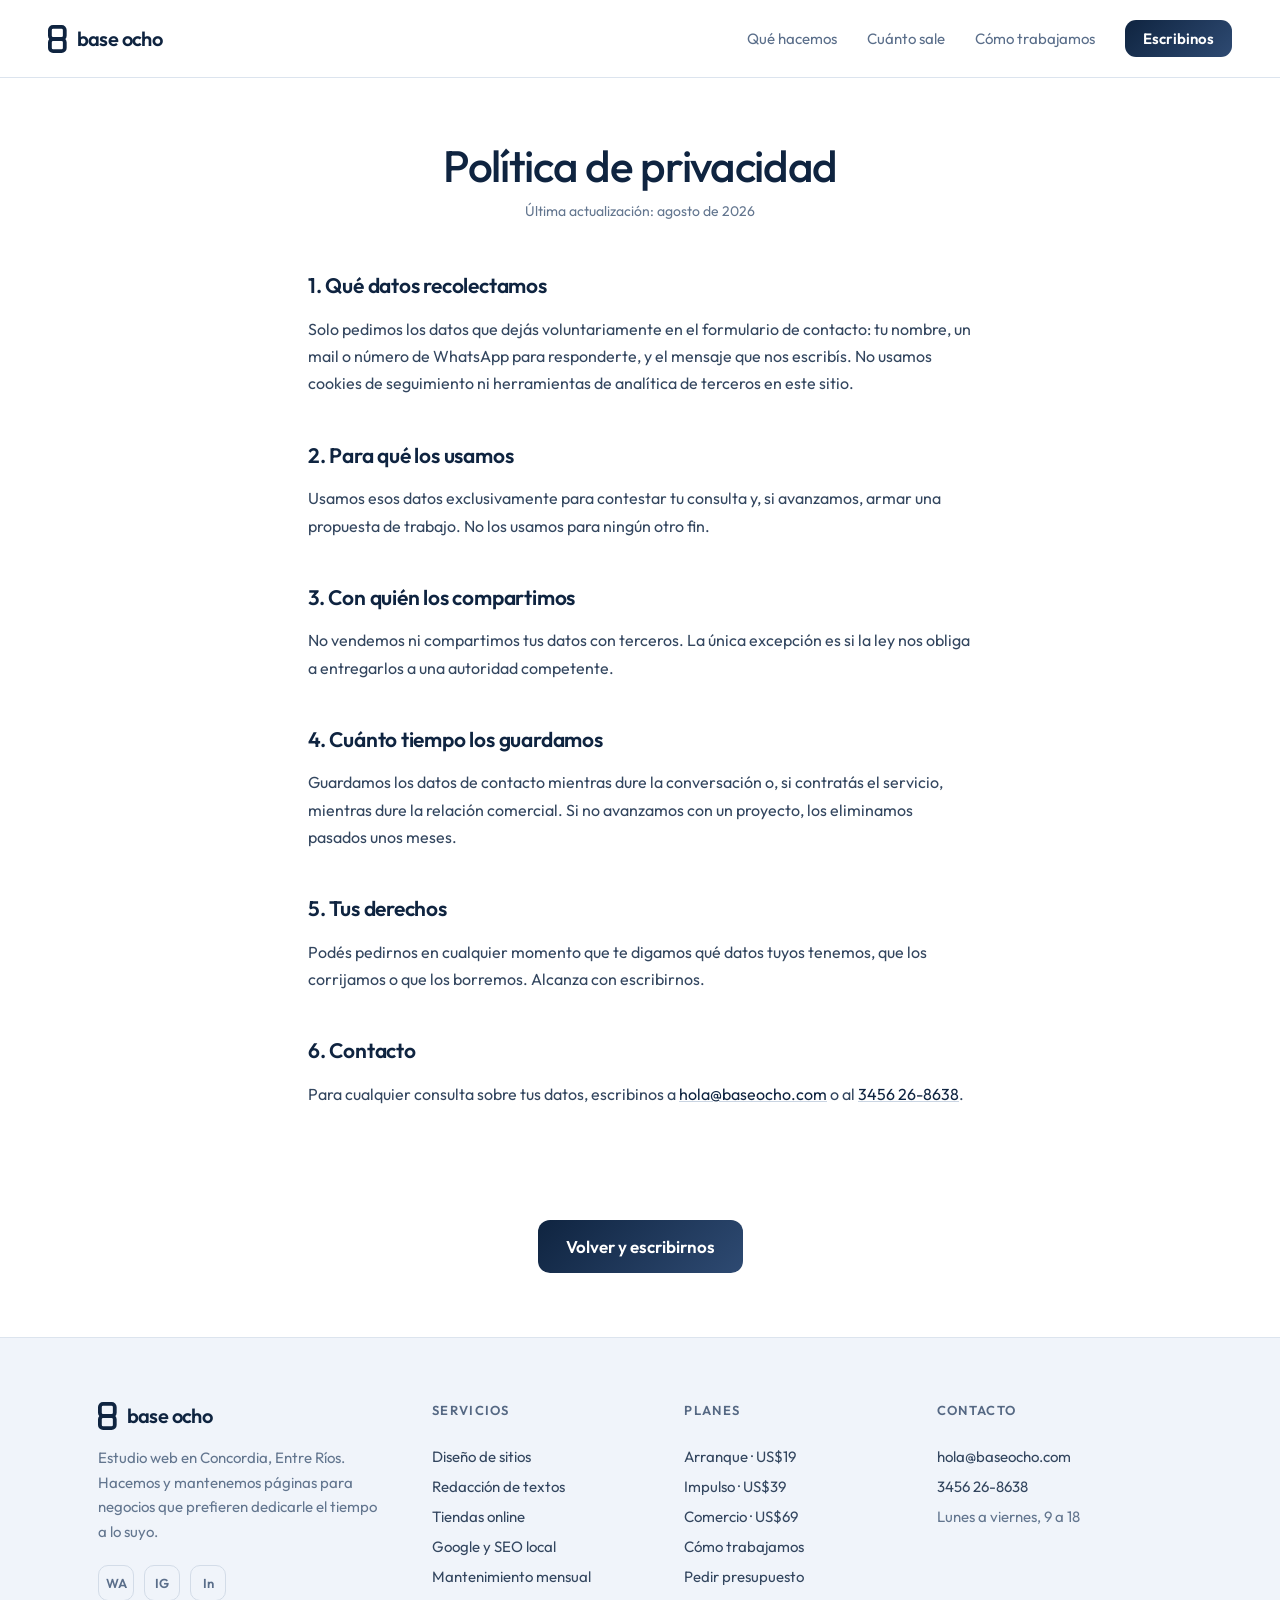
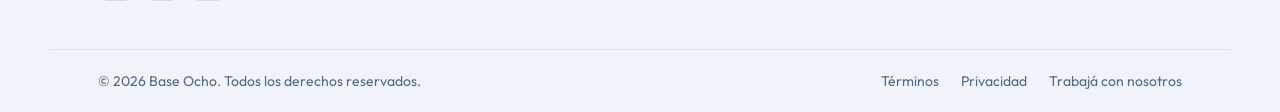
==== privacidad.html @ d62df8c9 "mensaje describiendo los cambios" ====
<!DOCTYPE html>
<html lang="es">
<head>
<meta charset="UTF-8">
<meta name="viewport" content="width=device-width, initial-scale=1.0">
<title>Política de privacidad — Base Ocho</title>
<meta name="description" content="Cómo maneja Base Ocho los datos que dejás en el formulario de contacto.">
<link rel="preconnect" href="https://fonts.googleapis.com">
<link rel="preconnect" href="https://fonts.gstatic.com" crossorigin>
<link href="https://fonts.googleapis.com/css2?family=Outfit:wght@300;400;500;600;700&display=swap" rel="stylesheet">
<link rel="stylesheet" href="styles.css?v=1">
</head>
<body>

  <header class="site-header">
    <a href="/" class="logo">
      <svg viewBox="0 0 64 96" class="logo-mark" aria-hidden="true">
        <g fill="none" stroke="currentColor" stroke-width="13">
          <rect x="6.5" y="6.5" width="51" height="41" rx="11"></rect>
          <rect x="6.5" y="48.5" width="51" height="41" rx="11"></rect>
        </g>
      </svg>
      <span>base ocho</span>
    </a>
    <nav class="main-nav">
      <a href="/#hacemos">Qué hacemos</a>
      <a href="/#planes">Cuánto sale</a>
      <a href="/#como">Cómo trabajamos</a>
      <a href="/#contacto" class="btn btn-primary btn-small">Escribinos</a>
    </nav>
    <button class="nav-toggle" id="navToggle" aria-label="Abrir menú" aria-expanded="false">
      <span></span><span></span><span></span>
    </button>
  </header>

  <div class="page-hero">
    <h1>Política de privacidad</h1>
    <p class="page-updated">Última actualización: agosto de 2026</p>
  </div>

  <div class="legal-content">
    <h2>1. Qué datos recolectamos</h2>
    <p>Solo pedimos los datos que dejás voluntariamente en el formulario de contacto: tu nombre, un mail o número de WhatsApp para responderte, y el mensaje que nos escribís. No usamos cookies de seguimiento ni herramientas de analítica de terceros en este sitio.</p>

    <h2>2. Para qué los usamos</h2>
    <p>Usamos esos datos exclusivamente para contestar tu consulta y, si avanzamos, armar una propuesta de trabajo. No los usamos para ningún otro fin.</p>

    <h2>3. Con quién los compartimos</h2>
    <p>No vendemos ni compartimos tus datos con terceros. La única excepción es si la ley nos obliga a entregarlos a una autoridad competente.</p>

    <h2>4. Cuánto tiempo los guardamos</h2>
    <p>Guardamos los datos de contacto mientras dure la conversación o, si contratás el servicio, mientras dure la relación comercial. Si no avanzamos con un proyecto, los eliminamos pasados unos meses.</p>

    <h2>5. Tus derechos</h2>
    <p>Podés pedirnos en cualquier momento que te digamos qué datos tuyos tenemos, que los corrijamos o que los borremos. Alcanza con escribirnos.</p>

    <h2>6. Contacto</h2>
    <p>Para cualquier consulta sobre tus datos, escribinos a <a href="mailto:hola@baseocho.com">hola@baseocho.com</a> o al <a href="tel:+5493456268638">3456 26-8638</a>.</p>
  </div>

  <div class="page-cta">
    <a href="/#contacto" class="btn btn-primary btn-large">Volver y escribirnos</a>
  </div>

  <footer class="site-footer">
    <div class="footer-grid">
      <div class="footer-brand">
        <div class="logo">
          <svg viewBox="0 0 64 96" class="logo-mark" aria-hidden="true">
            <g fill="none" stroke="currentColor" stroke-width="13">
              <rect x="6.5" y="6.5" width="51" height="41" rx="11"></rect>
              <rect x="6.5" y="48.5" width="51" height="41" rx="11"></rect>
            </g>
          </svg>
          <span>base ocho</span>
        </div>
        <p>Estudio web en Concordia, Entre Ríos. Hacemos y mantenemos páginas para negocios que prefieren dedicarle el tiempo a lo suyo.</p>
        <div class="social-links">
          <a href="/#contacto" aria-label="WhatsApp">WA</a>
          <a href="/#contacto" aria-label="Instagram">IG</a>
          <a href="/#contacto" aria-label="LinkedIn">In</a>
        </div>
      </div>
      <div class="footer-col">
        <div class="footer-heading">Servicios</div>
        <a href="/#hacemos">Diseño de sitios</a>
        <a href="/#hacemos">Redacción de textos</a>
        <a href="/#hacemos">Tiendas online</a>
        <a href="/#hacemos">Google y SEO local</a>
        <a href="/#hacemos">Mantenimiento mensual</a>
      </div>
      <div class="footer-col">
        <div class="footer-heading">Planes</div>
        <a href="/#planes">Arranque · US$19</a>
        <a href="/#planes">Impulso · US$39</a>
        <a href="/#planes">Comercio · US$69</a>
        <a href="/#como">Cómo trabajamos</a>
        <a href="/#contacto">Pedir presupuesto</a>
      </div>
      <div class="footer-col">
        <div class="footer-heading">Contacto</div>
        <a href="mailto:hola@baseocho.com">hola@baseocho.com</a>
        <a href="tel:+5493456268638">3456 26-8638</a>
        <span class="muted">Lunes a viernes, 9 a 18</span>
      </div>
    </div>
    <div class="footer-bottom">
      <span>© 2026 Base Ocho. Todos los derechos reservados.</span>
      <div class="footer-bottom-links">
        <a href="/terminos">Términos</a>
        <a href="/privacidad">Privacidad</a>
        <a href="/trabaja-con-nosotros">Trabajá con nosotros</a>
      </div>
    </div>
  </footer>

  <script src="script.js?v=1"></script>
</body>
</html>
---- styles.css ----
:root {
  --navy: #0F2440;
  --navy-2: #2E4A72;
  --accent: #2E4A72;
  --accent-2: #0F2440;
  --accent-soft: #E9F0F8;
  --accent-line: rgba(15,36,64,0.35);
  --bg: #FFFFFF;
  --bg-alt: #F0F4FA;
  --panel: #F5F8FC;
  --panel-hover: #E9F0F8;
  --border: #DCE4EE;
  --border-2: #D3DCE8;
  --border-3: #C9D4E2;
  --text-muted-1: #5A6E8A;
  --text-muted-2: #63768F;
  --text-muted-3: #33465F;
  --text-muted-4: #556883;
  --radius: 18px;
}

* { margin: 0; padding: 0; box-sizing: border-box; }

html { scroll-behavior: smooth; }

body {
  background: var(--bg);
  color: var(--navy);
  font-family: 'Outfit', Helvetica, Arial, sans-serif;
  -webkit-font-smoothing: antialiased;
  overflow-x: hidden;
}

a { color: var(--navy); }
a:hover { color: var(--navy-2); }
::selection { background: var(--navy); color: #FFFFFF; }

img, svg { display: block; max-width: 100%; }

.grad-text {
  color: var(--accent-2);
}

/* Buttons */
.btn {
  display: inline-flex;
  align-items: center;
  justify-content: center;
  text-decoration: none;
  font-family: inherit;
  font-weight: 600;
  border-radius: 11px;
  cursor: pointer;
  border: none;
  transition: transform .25s, box-shadow .25s, background .25s, border-color .25s, color .25s;
}
.btn-primary {
  background: linear-gradient(135deg, var(--navy), var(--navy-2));
  color: #FFFFFF;
}
.btn-primary:hover { transform: translateY(-2px); box-shadow: 0 14px 30px rgba(15,36,64,0.16); color: #FFFFFF; }
.btn-outline {
  border: 1px solid var(--border-3);
  color: var(--navy);
  background: transparent;
}
.btn-outline:hover { border-color: var(--navy); background: rgba(15,36,64,0.08); color: var(--navy); }
.btn-ghost {
  border: 1px solid var(--border-2);
  color: #33465F;
  background: transparent;
}
.btn-ghost:hover { border-color: var(--navy); transform: translateY(-3px); background: rgba(15,36,64,0.08); color: var(--navy); }
.btn-small { padding: 9px 18px; font-size: 15px; }
.btn-large { padding: 16px 28px; font-size: 17px; border-radius: 12px; }
.plan-card .btn { display: block; text-align: center; width: 100%; padding: 13px; font-size: 16px; margin-bottom: 28px; }

/* Header */
.site-header {
  display: flex;
  align-items: center;
  justify-content: space-between;
  gap: 24px;
  padding: 20px 48px;
  position: sticky;
  top: 0;
  background: rgba(255,255,255,0.88);
  backdrop-filter: blur(14px);
  border-bottom: 1px solid var(--border);
  z-index: 30;
}
.logo {
  display: flex;
  align-items: center;
  gap: 10px;
  text-decoration: none;
  color: var(--navy);
}
.logo-mark { height: 28px; width: auto; color: var(--navy); }
.logo span { font-size: 20px; font-weight: 600; letter-spacing: -0.03em; color: var(--navy); }

.main-nav { display: flex; align-items: center; gap: 30px; font-size: 15px; }
.main-nav a:not(.btn) { color: var(--text-muted-1); text-decoration: none; transition: color .25s; }
.main-nav a:not(.btn):hover { color: var(--navy); }

.nav-toggle {
  display: none;
  flex-direction: column;
  justify-content: center;
  gap: 5px;
  width: 34px;
  height: 34px;
  background: none;
  border: none;
  cursor: pointer;
}
.nav-toggle span { display: block; height: 2px; background: var(--navy); border-radius: 2px; }

/* Hero */
.hero { position: relative; overflow: hidden; }
.blob {
  position: absolute;
  border-radius: 50%;
  filter: blur(30px);
  pointer-events: none;
  background: radial-gradient(circle, rgba(15,36,64,0.06), transparent 68%);
}
.blob-a { top: -180px; left: 8%; width: 620px; height: 620px; animation: floatA 19s ease-in-out infinite; }
.blob-b { top: -60px; right: 2%; width: 560px; height: 560px; background: radial-gradient(circle, rgba(15,36,64,0.05), transparent 68%); animation: floatB 23s ease-in-out infinite; }
.blob-c { top: 220px; left: 44%; width: 420px; height: 420px; background: radial-gradient(circle, rgba(15,36,64,0.05), transparent 70%); animation: floatB 27s ease-in-out infinite; }
.contact-blob { top: 40px; right: 6%; width: 520px; height: 520px; background: radial-gradient(circle, rgba(15,36,64,0.05), transparent 70%); animation: floatB 21s ease-in-out infinite; }

@keyframes floatA { 0%,100% { transform: translate3d(0,0,0) scale(1); } 50% { transform: translate3d(60px,-40px,0) scale(1.12); } }
@keyframes floatB { 0%,100% { transform: translate3d(0,0,0) scale(1.05); } 50% { transform: translate3d(-70px,50px,0) scale(0.92); } }

.hero-inner {
  position: relative;
  max-width: 1180px;
  margin: 0 auto;
  padding: 96px 48px 72px;
  text-align: center;
  z-index: 1;
}
.hero-inner h1 {
  font-size: clamp(34px, 5.5vw, 68px);
  line-height: 1.05;
  letter-spacing: -0.035em;
  font-weight: 500;
  margin: 0 auto 28px;
  max-width: 920px;
  text-wrap: pretty;
}
.hero-lead {
  font-size: clamp(16px, 2vw, 21px);
  line-height: 1.6;
  color: var(--text-muted-1);
  margin: 0 auto 40px;
  max-width: 660px;
}
.hero-ctas { display: flex; gap: 16px; align-items: center; flex-wrap: wrap; justify-content: center; }

/* Marquee */
.marquee {
  border-top: 1px solid var(--border);
  border-bottom: 1px solid var(--border);
  overflow: hidden;
  padding: 18px 0;
  background: var(--bg-alt);
}
.marquee-track { display: flex; width: max-content; animation: marquee 34s linear infinite; }
.marquee-group { display: flex; gap: 12px; padding-right: 12px; font-size: 16px; color: var(--text-muted-4); white-space: nowrap; }
.marquee-group .dot { color: var(--accent); margin: 0 8px; }
@keyframes marquee { from { transform: translateX(0); } to { transform: translateX(-50%); } }

/* Sections */
.section { max-width: 1180px; margin: 0 auto; padding: 88px 48px; }
.section-alt { max-width: none; background: var(--bg-alt); border-top: 1px solid var(--border); }
.section-alt > * { max-width: 1180px; margin-left: auto; margin-right: auto; }
.section-title {
  font-size: clamp(30px, 4vw, 44px);
  line-height: 1.08;
  letter-spacing: -0.03em;
  font-weight: 500;
  margin: 0 0 48px;
  text-align: center;
}
.section-lead {
  font-size: 18px;
  color: var(--text-muted-1);
  margin: -24px auto 40px;
  max-width: 620px;
  line-height: 1.6;
  text-align: center;
}

.grid { display: grid; gap: 20px; }
.grid-3 { grid-template-columns: repeat(3, 1fr); }
.grid-4 { grid-template-columns: repeat(4, 1fr); gap: 36px; }

.card {
  background: var(--panel);
  border: 1px solid var(--border);
  border-top: 3px solid var(--navy);
  border-radius: var(--radius);
  padding: 34px 28px;
  text-align: center;
  transition: transform .3s, background .3s;
}
.card:hover { transform: translateY(-6px); background: var(--panel-hover); }
.card h3 { font-size: 23px; font-weight: 500; margin: 0 0 12px; letter-spacing: -0.02em; }
.card p { font-size: 16px; line-height: 1.65; color: var(--text-muted-1); text-wrap: pretty; }

/* Pricing */
.billing-toggle {
  display: flex;
  gap: 4px;
  border: 1px solid var(--border-2);
  background: var(--panel);
  border-radius: 999px;
  padding: 4px;
  width: fit-content;
  margin: 0 auto 44px;
}
.toggle-btn {
  font-size: 15px;
  padding: 10px 20px;
  border: none;
  border-radius: 999px;
  cursor: pointer;
  font-family: inherit;
  font-weight: 500;
  background: transparent;
  color: var(--text-muted-1);
  transition: background .25s, color .25s;
}
.toggle-btn.is-active {
  background: linear-gradient(135deg, var(--navy), var(--navy-2));
  color: #FFFFFF;
  font-weight: 600;
}

.pricing-grid { align-items: stretch; }
.plan-card {
  background: var(--panel);
  border: 1px solid var(--border);
  border-radius: 20px;
  padding: 36px 30px;
  text-align: center;
  transition: transform .3s, border-color .3s;
  display: flex;
  flex-direction: column;
}
.plan-card:hover { transform: translateY(-6px); border-color: var(--navy); }
.plan-card h3 { font-size: 19px; font-weight: 600; margin: 0 0 6px; color: var(--navy); }
.plan-desc { font-size: 15px; color: var(--text-muted-2); margin: 0 0 28px; line-height: 1.5; min-height: 66px; }
.plan-price { display: flex; align-items: baseline; gap: 7px; justify-content: center; }
.plan-price .price { font-size: 48px; font-weight: 500; letter-spacing: -0.03em; }
.price-period { font-size: 16px; color: var(--text-muted-2); }
.plan-note { font-size: 14px; color: var(--text-muted-2); margin: 6px 0 28px; }
.plan-features { list-style: none; display: grid; gap: 11px; font-size: 15px; color: var(--text-muted-3); line-height: 1.5; text-align: left; }
.plan-features li::before { content: "✓ "; color: var(--accent-2); font-weight: 700; }

.plan-featured {
  position: relative;
  background: linear-gradient(160deg, #EDF3FB, #F9FBFE);
  border: 1px solid var(--accent-line);
  box-shadow: 0 26px 70px rgba(15,36,64,0.10);
}
.plan-featured:hover { transform: translateY(-8px); }

.plans-footnote {
  font-size: 15px;
  color: var(--text-muted-2);
  margin: 28px auto 0;
  max-width: 640px;
  line-height: 1.6;
  text-align: center;
}

/* Steps */
.step-num {
  width: 44px;
  height: 44px;
  margin: 0 auto 18px;
  border-radius: 14px;
  background: var(--accent-soft);
  border: 1px solid var(--accent-line);
  color: var(--accent-2);
  font-size: 15px;
  font-weight: 700;
  display: flex;
  align-items: center;
  justify-content: center;
}
.step { text-align: center; }
.step h3 { font-size: 21px; font-weight: 500; margin: 0 0 10px; letter-spacing: -0.01em; }
.step p { font-size: 16px; line-height: 1.6; color: var(--text-muted-1); }

/* Contact */
.contact-section { position: relative; overflow: hidden; }
.contact-inner { position: relative; max-width: 620px; margin: 0 auto; text-align: center; z-index: 1; }
.contact-inner h2 {
  font-size: clamp(28px, 4.5vw, 50px);
  line-height: 1.05;
  letter-spacing: -0.03em;
  font-weight: 500;
  margin: 0 0 20px;
  text-wrap: pretty;
}
.contact-inner > p { font-size: 18px; line-height: 1.65; color: var(--text-muted-1); margin: 0 0 36px; text-wrap: pretty; }

.contact-form { display: grid; gap: 12px; text-align: left; }
.contact-form input, .contact-form textarea {
  background: var(--panel);
  border: 1px solid var(--border-2);
  border-radius: 11px;
  padding: 15px 16px;
  font-size: 16px;
  color: var(--navy);
  font-family: inherit;
  outline: none;
  transition: border-color .25s, background .25s;
}
.contact-form input:focus, .contact-form textarea:focus { border-color: var(--navy); background: var(--panel-hover); }
.contact-form textarea { resize: vertical; }
.contact-form button { padding: 15px; font-size: 16px; }

.form-status { min-height: 20px; margin-top: 12px; font-size: 15px; color: var(--navy-2); }

.contact-links { display: flex; gap: 24px; justify-content: center; flex-wrap: wrap; font-size: 17px; color: var(--text-muted-3); margin-top: 32px; }
.contact-links a { text-decoration: none; border-bottom: 1px solid var(--border-3); padding-bottom: 2px; transition: color .25s, border-color .25s; }
.contact-links a:hover { color: var(--navy); border-color: var(--navy); }
.contact-hours { color: var(--text-muted-2); font-size: 15px; margin: 14px 0 0; }

/* Simple content pages (términos, privacidad, trabajá con nosotros) */
.page-hero {
  max-width: 760px;
  margin: 0 auto;
  padding: 64px 48px 8px;
  text-align: center;
}
.page-hero h1 {
  font-size: clamp(30px, 4vw, 44px);
  line-height: 1.1;
  letter-spacing: -0.03em;
  font-weight: 500;
  margin: 0 0 12px;
}
.page-hero .page-updated { font-size: 14px; color: var(--text-muted-2); }

.legal-content {
  max-width: 760px;
  margin: 0 auto;
  padding: 40px 48px 96px;
  font-size: 16px;
  line-height: 1.7;
  color: var(--text-muted-3);
}
.legal-content h2 {
  font-size: 21px;
  font-weight: 600;
  color: var(--navy);
  letter-spacing: -0.01em;
  margin: 40px 0 12px;
}
.legal-content h2:first-child { margin-top: 0; }
.legal-content p { margin: 0 0 16px; }
.legal-content ul { margin: 0 0 16px; padding-left: 20px; }
.legal-content li { margin-bottom: 8px; }
.legal-content a { color: var(--navy); text-decoration: underline; text-decoration-color: var(--border-3); }
.legal-content a:hover { text-decoration-color: var(--navy); }

.page-cta {
  max-width: 760px;
  margin: 0 auto;
  padding: 0 48px 64px;
  text-align: center;
}

@media (max-width: 720px) {
  .page-hero, .legal-content, .page-cta { padding-left: 20px; padding-right: 20px; }
}

/* Footer */
.site-footer { border-top: 1px solid var(--border); background: var(--bg-alt); }
.footer-grid {
  max-width: 1180px;
  margin: 0 auto;
  padding: 64px 48px 0;
  display: grid;
  grid-template-columns: 1.4fr 1fr 1fr 1.2fr;
  gap: 48px;
  text-align: left;
}
.footer-brand .logo { margin-bottom: 16px; }
.footer-brand p { font-size: 15px; line-height: 1.65; color: var(--text-muted-2); margin: 0 0 20px; max-width: 280px; }
.social-links { display: flex; gap: 10px; }
.social-links a {
  width: 36px; height: 36px;
  border-radius: 10px;
  border: 1px solid var(--border-2);
  color: var(--text-muted-1);
  font-size: 13px;
  font-weight: 600;
  display: flex; align-items: center; justify-content: center;
  text-decoration: none;
  transition: border-color .25s, color .25s, transform .25s;
}
.social-links a:hover { border-color: var(--navy); color: var(--navy); transform: translateY(-2px); }

.footer-heading { font-size: 13px; letter-spacing: 0.1em; text-transform: uppercase; color: var(--text-muted-4); font-weight: 600; margin-bottom: 18px; }
.footer-col { display: flex; flex-direction: column; gap: 11px; font-size: 15px; }
.footer-col a { color: var(--text-muted-3); text-decoration: none; transition: color .25s; }
.footer-col a:hover { color: var(--navy); }
.footer-col .muted { color: var(--text-muted-2); }

.footer-bottom {
  max-width: 1180px;
  margin: 48px auto 0;
  padding: 22px 48px;
  border-top: 1px solid var(--border);
  display: flex;
  justify-content: space-between;
  align-items: center;
  gap: 20px;
  flex-wrap: wrap;
  font-size: 14px;
  color: var(--text-muted-4);
}
.footer-bottom-links { display: flex; gap: 22px; }
.footer-bottom-links a { color: var(--text-muted-4); text-decoration: none; transition: color .25s; }
.footer-bottom-links a:hover { color: var(--text-muted-3); }

/* Reveal-on-scroll */
[data-reveal] {
  opacity: 0;
  transform: translateY(22px);
  transition: opacity .7s cubic-bezier(.2,.7,.3,1), transform .7s cubic-bezier(.2,.7,.3,1);
}
[data-reveal].is-visible { opacity: 1; transform: none; }

@media (prefers-reduced-motion: reduce) {
  .blob, .marquee-track { animation: none; }
  [data-reveal] { opacity: 1; transform: none; transition: none; }
}

/* Responsive */
@media (max-width: 900px) {
  .grid-3 { grid-template-columns: 1fr 1fr; }
  .grid-4 { grid-template-columns: 1fr 1fr; }
  .footer-grid { grid-template-columns: 1fr 1fr; }
}

@media (max-width: 720px) {
  .site-header { padding: 16px 20px; }
  .main-nav { display: none; }
  .nav-toggle { display: flex; }
  .site-header.nav-open .main-nav {
    display: flex;
    position: absolute;
    top: 100%; left: 0; right: 0;
    flex-direction: column;
    align-items: flex-start;
    gap: 4px;
    background: #FFFFFF;
    border-bottom: 1px solid var(--border);
    padding: 16px 20px 20px;
  }
  .site-header.nav-open .main-nav a:not(.btn) { padding: 8px 0; width: 100%; }
  .site-header.nav-open .main-nav .btn { margin-top: 8px; }

  .hero-inner { padding: 56px 20px 48px; }
  .section { padding: 64px 20px; }
  .section-lead { margin-top: 0; }
  .grid-3, .grid-4 { grid-template-columns: 1fr; }
  .footer-grid { grid-template-columns: 1fr; padding: 48px 20px 0; }
  .footer-bottom { padding: 22px 20px; }
}
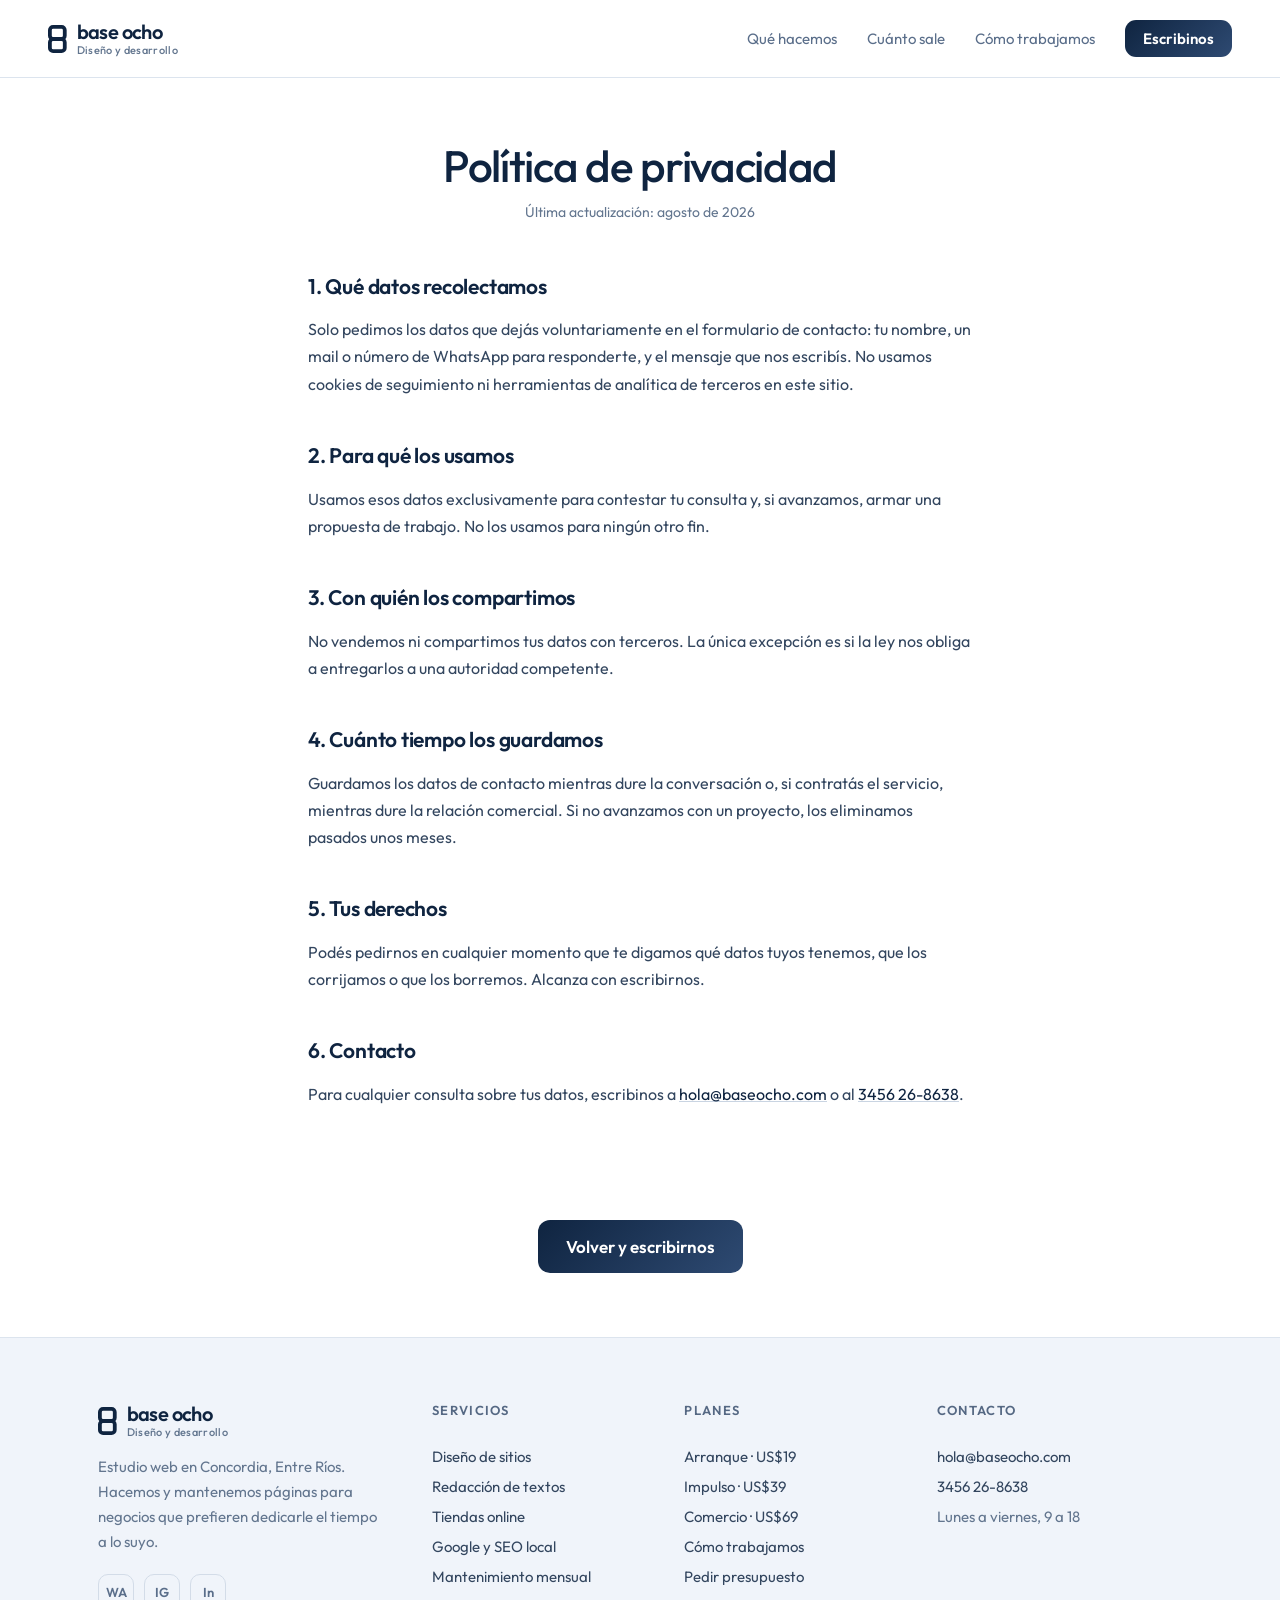
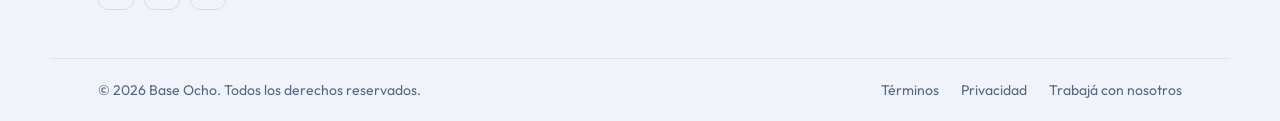
==== commit 94034c28: "Agrega tagline de diseño y desarrollo al logo" ====
--- a/privacidad.html
+++ b/privacidad.html
@@ -8,7 +8,7 @@
 <link rel="preconnect" href="https://fonts.googleapis.com">
 <link rel="preconnect" href="https://fonts.gstatic.com" crossorigin>
 <link href="https://fonts.googleapis.com/css2?family=Outfit:wght@300;400;500;600;700&display=swap" rel="stylesheet">
-<link rel="stylesheet" href="styles.css?v=1">
+<link rel="stylesheet" href="styles.css?v=2">
 </head>
 <body>
 
@@ -20,7 +20,7 @@
           <rect x="6.5" y="48.5" width="51" height="41" rx="11"></rect>
         </g>
       </svg>
-      <span>base ocho</span>
+      <span class="logo-text"><span class="logo-name">base ocho</span><span class="logo-tagline">Diseño y desarrollo</span></span>
     </a>
     <nav class="main-nav">
       <a href="/#hacemos">Qué hacemos</a>
@@ -72,7 +72,7 @@
               <rect x="6.5" y="48.5" width="51" height="41" rx="11"></rect>
             </g>
           </svg>
-          <span>base ocho</span>
+          <span class="logo-text"><span class="logo-name">base ocho</span><span class="logo-tagline">Diseño y desarrollo</span></span>
         </div>
         <p>Estudio web en Concordia, Entre Ríos. Hacemos y mantenemos páginas para negocios que prefieren dedicarle el tiempo a lo suyo.</p>
         <div class="social-links">
--- a/styles.css
+++ b/styles.css
@@ -96,8 +96,10 @@
   text-decoration: none;
   color: var(--navy);
 }
-.logo-mark { height: 28px; width: auto; color: var(--navy); }
-.logo span { font-size: 20px; font-weight: 600; letter-spacing: -0.03em; color: var(--navy); }
+.logo-mark { height: 28px; width: auto; color: var(--navy); flex-shrink: 0; }
+.logo-text { display: flex; flex-direction: column; line-height: 1.2; }
+.logo-name { font-size: 20px; font-weight: 600; letter-spacing: -0.03em; color: var(--navy); }
+.logo-tagline { font-size: 11px; font-weight: 500; letter-spacing: 0.03em; color: var(--text-muted-2); }
 
 .main-nav { display: flex; align-items: center; gap: 30px; font-size: 15px; }
 .main-nav a:not(.btn) { color: var(--text-muted-1); text-decoration: none; transition: color .25s; }
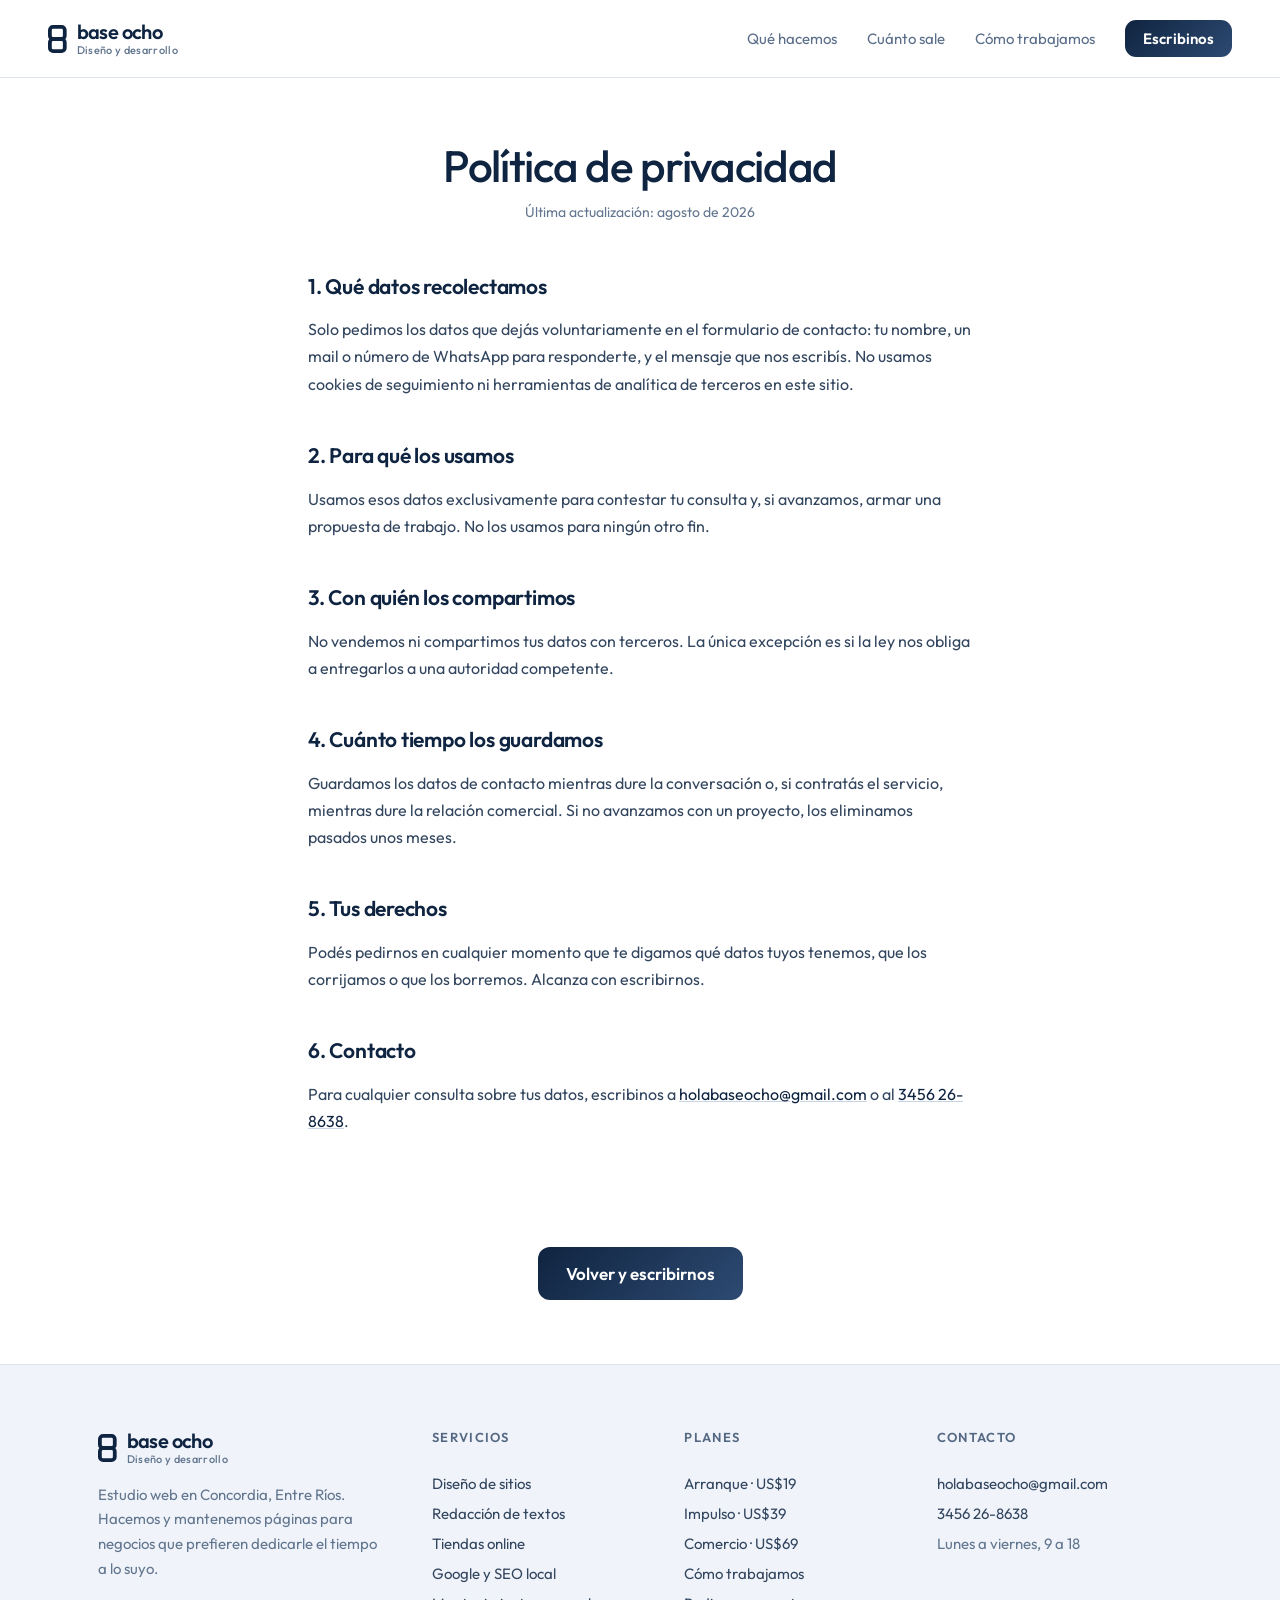
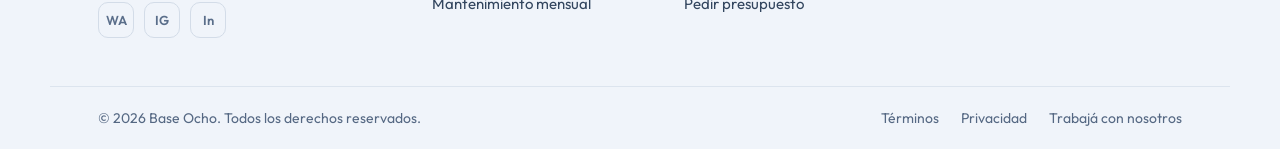
==== commit ef5addde: "cambio de gmail" ====
--- a/privacidad.html
+++ b/privacidad.html
@@ -55,7 +55,7 @@
     <p>Podés pedirnos en cualquier momento que te digamos qué datos tuyos tenemos, que los corrijamos o que los borremos. Alcanza con escribirnos.</p>
 
     <h2>6. Contacto</h2>
-    <p>Para cualquier consulta sobre tus datos, escribinos a <a href="mailto:hola@baseocho.com">hola@baseocho.com</a> o al <a href="tel:+5493456268638">3456 26-8638</a>.</p>
+    <p>Para cualquier consulta sobre tus datos, escribinos a <a href="mailto:holabaseocho@gmail.com">holabaseocho@gmail.com</a> o al <a href="tel:+5493456268638">3456 26-8638</a>.</p>
   </div>
 
   <div class="page-cta">
@@ -99,7 +99,7 @@
       </div>
       <div class="footer-col">
         <div class="footer-heading">Contacto</div>
-        <a href="mailto:hola@baseocho.com">hola@baseocho.com</a>
+        <a href="mailto:holabaseocho@gmail.com">holabaseocho@gmail.com</a>
         <a href="tel:+5493456268638">3456 26-8638</a>
         <span class="muted">Lunes a viernes, 9 a 18</span>
       </div>
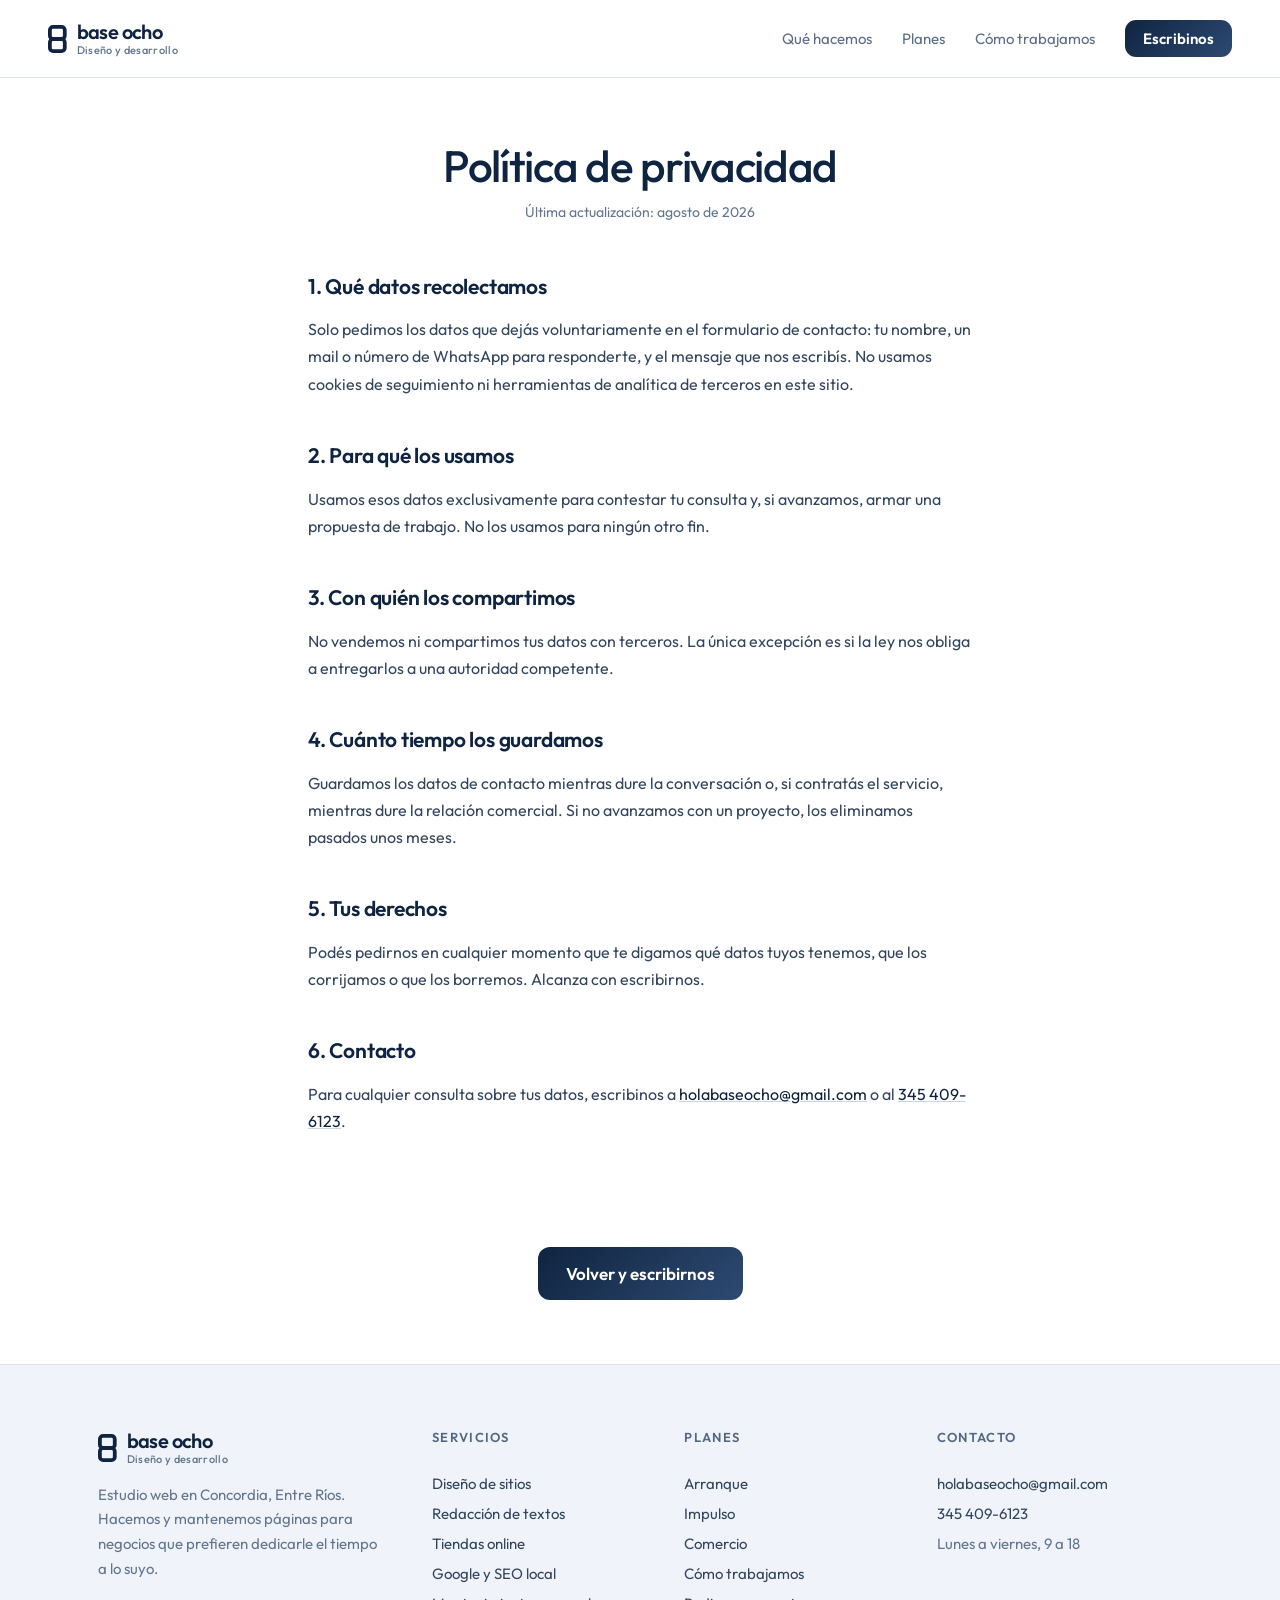
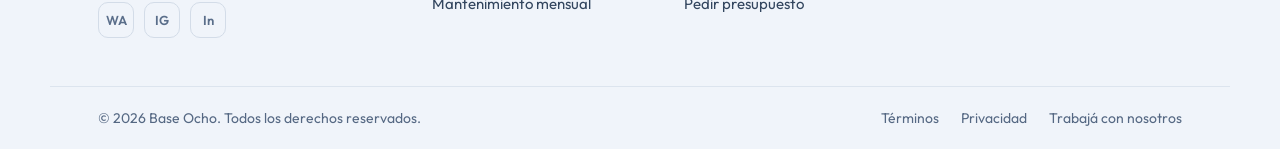
==== commit c06aed11: "Wizard de contacto, planes sin precios y ajustes varios" ====
--- a/privacidad.html
+++ b/privacidad.html
@@ -8,7 +8,7 @@
 <link rel="preconnect" href="https://fonts.googleapis.com">
 <link rel="preconnect" href="https://fonts.gstatic.com" crossorigin>
 <link href="https://fonts.googleapis.com/css2?family=Outfit:wght@300;400;500;600;700&display=swap" rel="stylesheet">
-<link rel="stylesheet" href="styles.css?v=2">
+<link rel="stylesheet" href="styles.css?v=8">
 </head>
 <body>
 
@@ -24,7 +24,7 @@
     </a>
     <nav class="main-nav">
       <a href="/#hacemos">Qué hacemos</a>
-      <a href="/#planes">Cuánto sale</a>
+      <a href="/#planes">Planes</a>
       <a href="/#como">Cómo trabajamos</a>
       <a href="/#contacto" class="btn btn-primary btn-small">Escribinos</a>
     </nav>
@@ -55,7 +55,7 @@
     <p>Podés pedirnos en cualquier momento que te digamos qué datos tuyos tenemos, que los corrijamos o que los borremos. Alcanza con escribirnos.</p>
 
     <h2>6. Contacto</h2>
-    <p>Para cualquier consulta sobre tus datos, escribinos a <a href="mailto:holabaseocho@gmail.com">holabaseocho@gmail.com</a> o al <a href="tel:+5493456268638">3456 26-8638</a>.</p>
+    <p>Para cualquier consulta sobre tus datos, escribinos a <a href="mailto:holabaseocho@gmail.com">holabaseocho@gmail.com</a> o al <a href="tel:+5493454096123">345 409-6123</a>.</p>
   </div>
 
   <div class="page-cta">
@@ -91,16 +91,16 @@
       </div>
       <div class="footer-col">
         <div class="footer-heading">Planes</div>
-        <a href="/#planes">Arranque · US$19</a>
-        <a href="/#planes">Impulso · US$39</a>
-        <a href="/#planes">Comercio · US$69</a>
+        <a href="/#planes">Arranque</a>
+        <a href="/#planes">Impulso</a>
+        <a href="/#planes">Comercio</a>
         <a href="/#como">Cómo trabajamos</a>
         <a href="/#contacto">Pedir presupuesto</a>
       </div>
       <div class="footer-col">
         <div class="footer-heading">Contacto</div>
         <a href="mailto:holabaseocho@gmail.com">holabaseocho@gmail.com</a>
-        <a href="tel:+5493456268638">3456 26-8638</a>
+        <a href="tel:+5493454096123">345 409-6123</a>
         <span class="muted">Lunes a viernes, 9 a 18</span>
       </div>
     </div>
@@ -114,6 +114,6 @@
     </div>
   </footer>
 
-  <script src="script.js?v=1"></script>
+  <script src="script.js?v=4"></script>
 </body>
 </html>
--- a/styles.css
+++ b/styles.css
@@ -183,7 +183,7 @@
   line-height: 1.08;
   letter-spacing: -0.03em;
   font-weight: 500;
-  margin: 0 0 48px;
+  margin: 0 auto 48px;
   text-align: center;
 }
 .section-lead {
@@ -213,34 +213,6 @@
 .card p { font-size: 16px; line-height: 1.65; color: var(--text-muted-1); text-wrap: pretty; }
 
 /* Pricing */
-.billing-toggle {
-  display: flex;
-  gap: 4px;
-  border: 1px solid var(--border-2);
-  background: var(--panel);
-  border-radius: 999px;
-  padding: 4px;
-  width: fit-content;
-  margin: 0 auto 44px;
-}
-.toggle-btn {
-  font-size: 15px;
-  padding: 10px 20px;
-  border: none;
-  border-radius: 999px;
-  cursor: pointer;
-  font-family: inherit;
-  font-weight: 500;
-  background: transparent;
-  color: var(--text-muted-1);
-  transition: background .25s, color .25s;
-}
-.toggle-btn.is-active {
-  background: linear-gradient(135deg, var(--navy), var(--navy-2));
-  color: #FFFFFF;
-  font-weight: 600;
-}
-
 .pricing-grid { align-items: stretch; }
 .plan-card {
   background: var(--panel);
@@ -255,10 +227,6 @@
 .plan-card:hover { transform: translateY(-6px); border-color: var(--navy); }
 .plan-card h3 { font-size: 19px; font-weight: 600; margin: 0 0 6px; color: var(--navy); }
 .plan-desc { font-size: 15px; color: var(--text-muted-2); margin: 0 0 28px; line-height: 1.5; min-height: 66px; }
-.plan-price { display: flex; align-items: baseline; gap: 7px; justify-content: center; }
-.plan-price .price { font-size: 48px; font-weight: 500; letter-spacing: -0.03em; }
-.price-period { font-size: 16px; color: var(--text-muted-2); }
-.plan-note { font-size: 14px; color: var(--text-muted-2); margin: 6px 0 28px; }
 .plan-features { list-style: none; display: grid; gap: 11px; font-size: 15px; color: var(--text-muted-3); line-height: 1.5; text-align: left; }
 .plan-features li::before { content: "✓ "; color: var(--accent-2); font-weight: 700; }
 
@@ -327,7 +295,54 @@
 .contact-form textarea { resize: vertical; }
 .contact-form button { padding: 15px; font-size: 16px; }
 
+/* Wizard */
+.wizard-progress { display: flex; gap: 6px; margin-bottom: 10px; }
+.wizard-progress .segment { flex: 1; height: 4px; border-radius: 999px; background: var(--border-2); transition: background .3s; }
+.wizard-progress .segment.is-filled { background: var(--navy); }
+.wizard-step-count {
+  font-size: 12px;
+  font-weight: 600;
+  color: var(--text-muted-2);
+  letter-spacing: 0.08em;
+  text-transform: uppercase;
+  margin: 0 0 22px;
+}
+
+.wizard-step { display: none; }
+.wizard-step.is-active { display: grid; gap: 14px; animation: wizard-in .35s ease; }
+@keyframes wizard-in { from { opacity: 0; transform: translateY(8px); } to { opacity: 1; transform: none; } }
+.wizard-question { font-size: 21px; font-weight: 500; color: var(--navy); margin: 0; letter-spacing: -0.01em; }
+.wizard-optional { font-size: 14px; font-weight: 400; color: var(--text-muted-2); }
+
+.option-cards { display: grid; gap: 10px; }
+.option-card { position: relative; }
+.option-card input[type="radio"] { position: absolute; inset: 0; opacity: 0; margin: 0; cursor: pointer; }
+.option-card span {
+  display: block;
+  padding: 16px 18px;
+  border: 1px solid var(--border-2);
+  border-radius: 12px;
+  background: var(--panel);
+  font-size: 16px;
+  color: var(--text-muted-3);
+  transition: border-color .2s, background .2s, color .2s;
+}
+.option-card input[type="radio"]:checked + span {
+  border-color: var(--navy);
+  background: var(--navy);
+  color: #FFFFFF;
+  font-weight: 600;
+}
+.option-card input[type="radio"]:focus-visible + span { outline: 2px solid var(--navy); outline-offset: 2px; }
+
+.wizard-nav { display: flex; justify-content: space-between; align-items: center; margin-top: 4px; }
+.wizard-nav .btn { min-width: 130px; }
+
+.wizard-step.shake { animation: wizard-shake .3s; }
+@keyframes wizard-shake { 25% { transform: translateX(-6px); } 75% { transform: translateX(6px); } }
+
 .form-status { min-height: 20px; margin-top: 12px; font-size: 15px; color: var(--navy-2); }
+.form-status.is-success { font-size: 18px; font-weight: 600; color: var(--navy); }
 
 .contact-links { display: flex; gap: 24px; justify-content: center; flex-wrap: wrap; font-size: 17px; color: var(--text-muted-3); margin-top: 32px; }
 .contact-links a { text-decoration: none; border-bottom: 1px solid var(--border-3); padding-bottom: 2px; transition: color .25s, border-color .25s; }
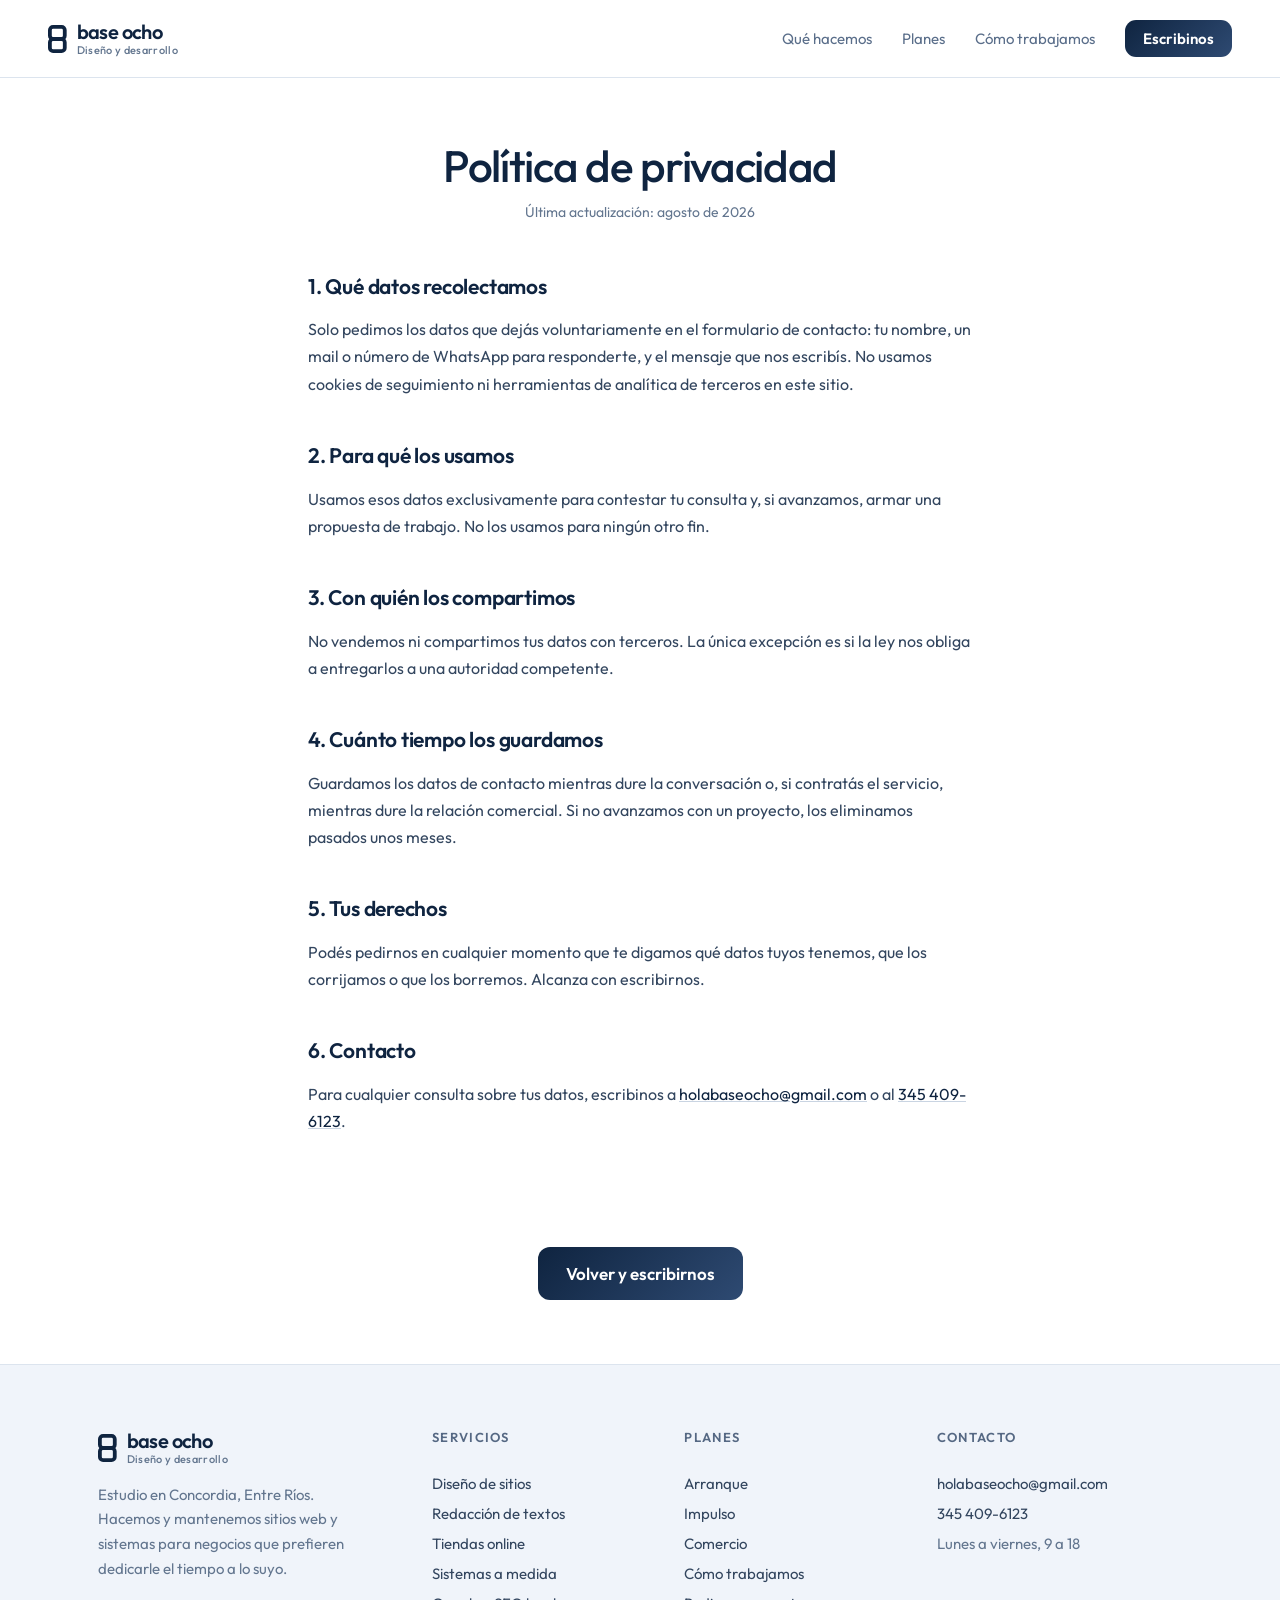
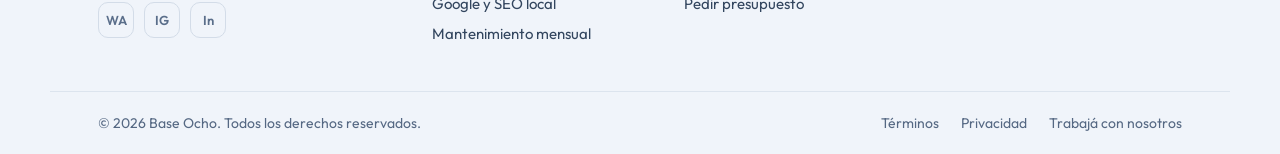
==== commit 763d0662: "Fuerza HTTPS, agrega planes de sistemas y ajustes del wizard de contacto" ====
--- a/privacidad.html
+++ b/privacidad.html
@@ -74,7 +74,7 @@
           </svg>
           <span class="logo-text"><span class="logo-name">base ocho</span><span class="logo-tagline">Diseño y desarrollo</span></span>
         </div>
-        <p>Estudio web en Concordia, Entre Ríos. Hacemos y mantenemos páginas para negocios que prefieren dedicarle el tiempo a lo suyo.</p>
+        <p>Estudio en Concordia, Entre Ríos. Hacemos y mantenemos sitios web y sistemas para negocios que prefieren dedicarle el tiempo a lo suyo.</p>
         <div class="social-links">
           <a href="/#contacto" aria-label="WhatsApp">WA</a>
           <a href="/#contacto" aria-label="Instagram">IG</a>
@@ -86,6 +86,7 @@
         <a href="/#hacemos">Diseño de sitios</a>
         <a href="/#hacemos">Redacción de textos</a>
         <a href="/#hacemos">Tiendas online</a>
+        <a href="/#planes">Sistemas a medida</a>
         <a href="/#hacemos">Google y SEO local</a>
         <a href="/#hacemos">Mantenimiento mensual</a>
       </div>
--- a/styles.css
+++ b/styles.css
@@ -213,6 +213,39 @@
 .card p { font-size: 16px; line-height: 1.65; color: var(--text-muted-1); text-wrap: pretty; }
 
 /* Pricing */
+#planes { text-align: center; }
+.plan-toggle {
+  display: inline-flex;
+  gap: 4px;
+  margin: 0 auto 36px;
+  padding: 4px;
+  border-radius: 999px;
+  background: var(--panel);
+  border: 1px solid var(--border-2);
+}
+.plan-toggle-btn {
+  padding: 10px 22px;
+  border: none;
+  border-radius: 999px;
+  background: transparent;
+  color: var(--text-muted-2);
+  font-family: inherit;
+  font-size: 15px;
+  font-weight: 600;
+  cursor: pointer;
+  transition: background .2s, color .2s;
+}
+.plan-toggle-btn.is-active { background: var(--navy); color: #FFFFFF; }
+.plan-toggle-btn:not(.is-active):hover { background: var(--panel-hover); color: var(--navy); }
+
+.plan-group-lead {
+  font-size: 15px;
+  font-weight: 600;
+  color: var(--navy-2);
+  margin: 0 0 24px;
+  text-align: center;
+}
+
 .pricing-grid { align-items: stretch; }
 .plan-card {
   background: var(--panel);
@@ -296,6 +329,33 @@
 .contact-form button { padding: 15px; font-size: 16px; }
 
 /* Wizard */
+.wizard-plan-banner[hidden] { display: none; }
+.wizard-plan-banner {
+  display: flex;
+  flex-wrap: wrap;
+  align-items: center;
+  gap: 8px;
+  margin: 0 0 16px;
+  padding: 12px 16px;
+  border-radius: 12px;
+  background: var(--panel);
+  border: 1px solid var(--border-2);
+  font-size: 14px;
+  color: var(--text-muted-3);
+}
+.wizard-plan-banner strong { color: var(--navy); }
+.link-reset {
+  margin-left: auto;
+  padding: 0;
+  border: none;
+  background: none;
+  color: var(--text-muted-2);
+  font-size: 13px;
+  text-decoration: underline;
+  cursor: pointer;
+}
+.link-reset:hover { color: var(--navy); }
+
 .wizard-progress { display: flex; gap: 6px; margin-bottom: 10px; }
 .wizard-progress .segment { flex: 1; height: 4px; border-radius: 999px; background: var(--border-2); transition: background .3s; }
 .wizard-progress .segment.is-filled { background: var(--navy); }
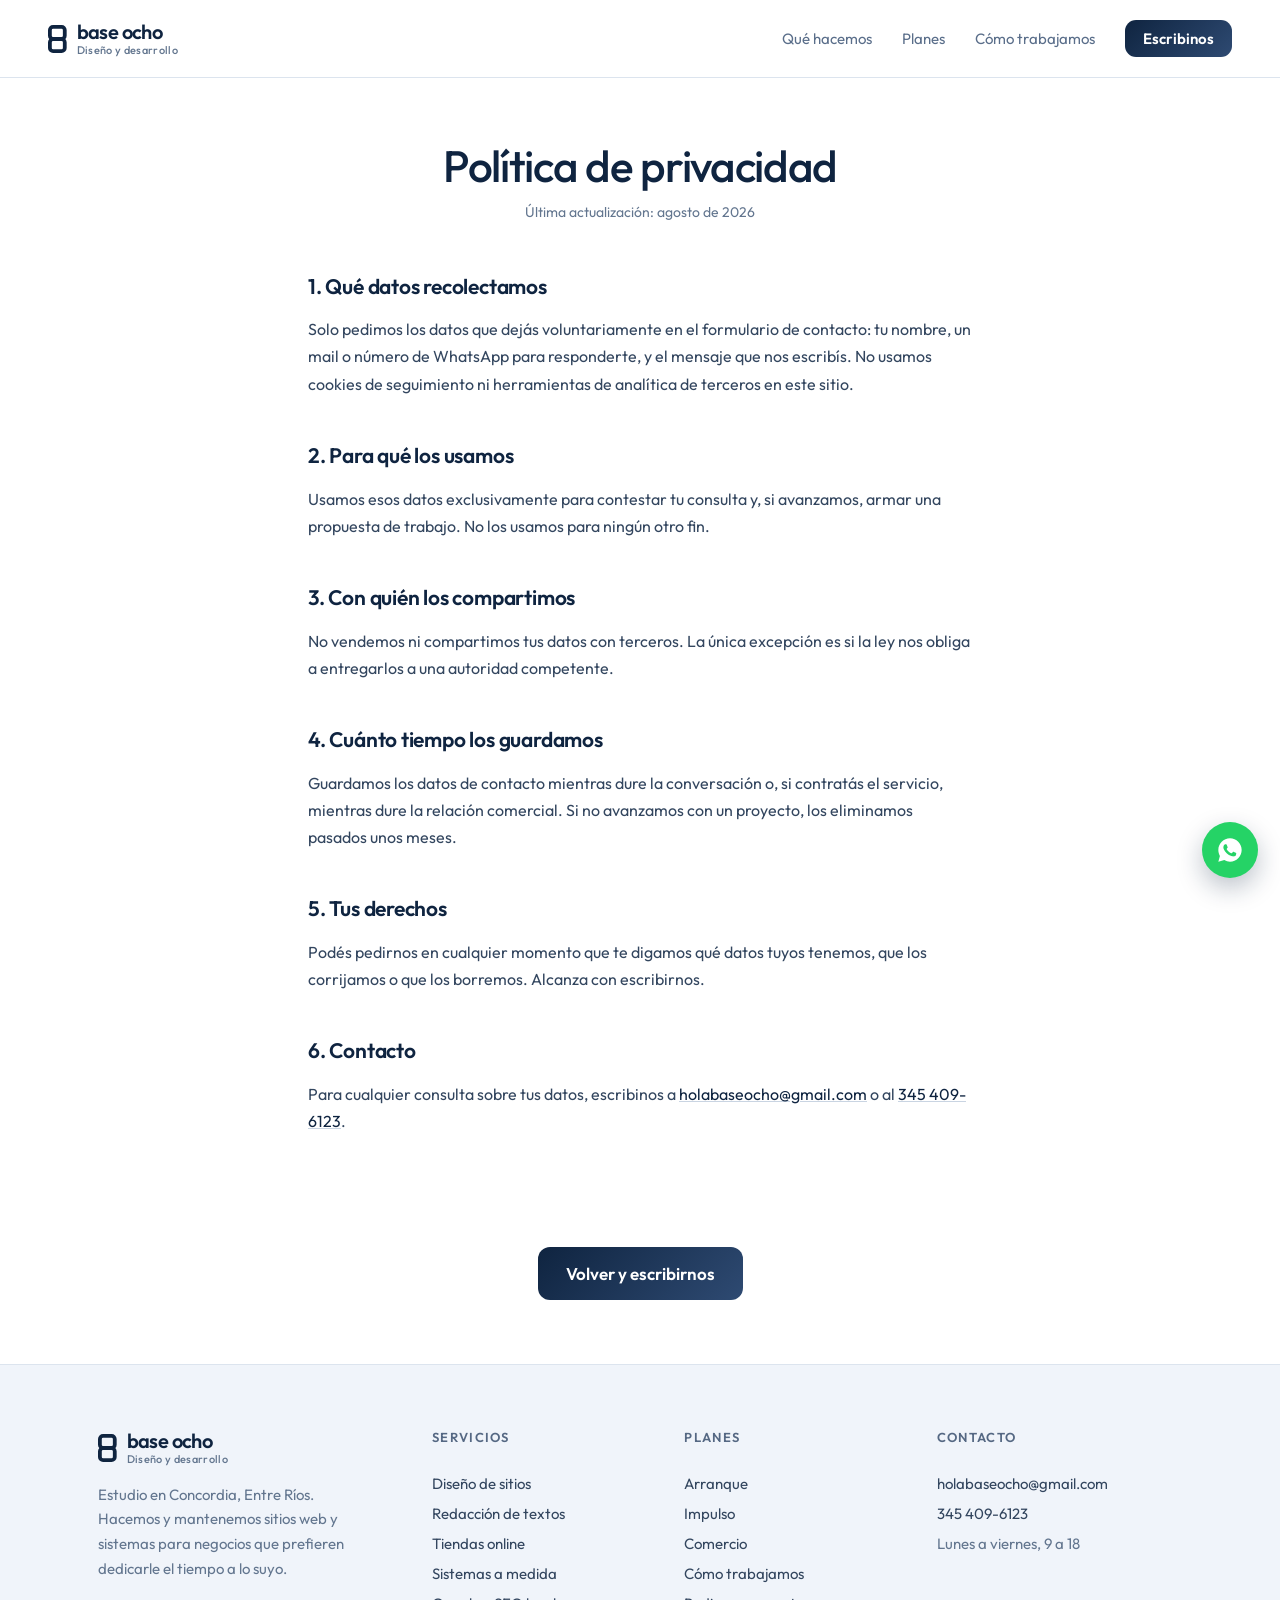
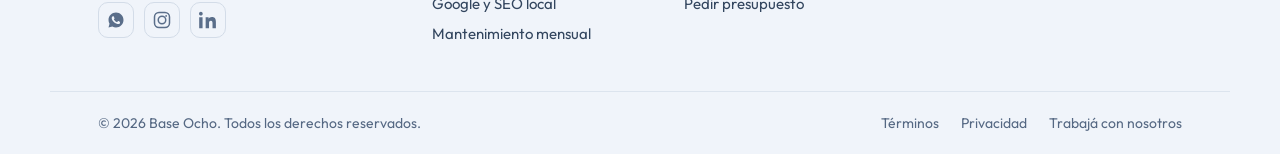
==== commit 1a937c5e: "Reorganiza CSS/JS en carpetas y agregar precios a los planes" ====
--- a/privacidad.html
+++ b/privacidad.html
@@ -5,10 +5,20 @@
 <meta name="viewport" content="width=device-width, initial-scale=1.0">
 <title>Política de privacidad — Base Ocho</title>
 <meta name="description" content="Cómo maneja Base Ocho los datos que dejás en el formulario de contacto.">
+<link rel="icon" href="/favicon.svg" type="image/svg+xml">
+<link rel="icon" href="/favicon.ico" sizes="any">
+<link rel="apple-touch-icon" href="/apple-touch-icon.png">
+<meta property="og:type" content="website">
+<meta property="og:site_name" content="Base Ocho">
+<meta property="og:title" content="Política de privacidad — Base Ocho">
+<meta property="og:description" content="Cómo maneja Base Ocho los datos que dejás en el formulario de contacto.">
+<meta property="og:image" content="https://baseocho.com/assets/og-image.png">
+<meta property="og:url" content="https://baseocho.com/privacidad">
+<meta name="twitter:card" content="summary_large_image">
 <link rel="preconnect" href="https://fonts.googleapis.com">
 <link rel="preconnect" href="https://fonts.gstatic.com" crossorigin>
 <link href="https://fonts.googleapis.com/css2?family=Outfit:wght@300;400;500;600;700&display=swap" rel="stylesheet">
-<link rel="stylesheet" href="styles.css?v=8">
+<link rel="stylesheet" href="css/styles.css?v=16">
 </head>
 <body>
 
@@ -55,7 +65,7 @@
     <p>Podés pedirnos en cualquier momento que te digamos qué datos tuyos tenemos, que los corrijamos o que los borremos. Alcanza con escribirnos.</p>
 
     <h2>6. Contacto</h2>
-    <p>Para cualquier consulta sobre tus datos, escribinos a <a href="mailto:holabaseocho@gmail.com">holabaseocho@gmail.com</a> o al <a href="tel:+5493454096123">345 409-6123</a>.</p>
+    <p>Para cualquier consulta sobre tus datos, escribinos a <a href="mailto:holabaseocho@gmail.com?subject=Consulta%20desde%20la%20web&body=Hola%20Base%20Ocho%2C%20te%20escribo%20porque%20">holabaseocho@gmail.com</a> o al <a href="tel:+5493454096123">345 409-6123</a>.</p>
   </div>
 
   <div class="page-cta">
@@ -76,9 +86,9 @@
         </div>
         <p>Estudio en Concordia, Entre Ríos. Hacemos y mantenemos sitios web y sistemas para negocios que prefieren dedicarle el tiempo a lo suyo.</p>
         <div class="social-links">
-          <a href="/#contacto" aria-label="WhatsApp">WA</a>
-          <a href="/#contacto" aria-label="Instagram">IG</a>
-          <a href="/#contacto" aria-label="LinkedIn">In</a>
+          <a href="https://wa.me/5493454096123?text=Hola%20Base%20Ocho!%20Te%20escribo%20porque%20" aria-label="WhatsApp" target="_blank" rel="noopener"><svg viewBox="0 0 24 24" fill="currentColor" aria-hidden="true"><path d="M12 2C6.48 2 2 6.48 2 12c0 1.85.5 3.58 1.35 5.05L2 22l5.13-1.35A9.94 9.94 0 0 0 12 22c5.52 0 10-4.48 10-10S17.52 2 12 2zm5.2 14.2c-.22.62-1.28 1.2-1.77 1.24-.45.05-.98.24-3.3-.7-2.78-1.14-4.56-3.98-4.7-4.16-.14-.18-1.12-1.49-1.12-2.84 0-1.35.71-2.02.96-2.3.25-.27.55-.34.73-.34h.53c.17 0 .4-.03.62.48.22.51.75 1.77.82 1.9.07.13.11.28.02.46-.09.18-.14.29-.27.45-.14.16-.29.35-.41.47-.14.14-.28.29-.12.57.16.28.72 1.19 1.55 1.93 1.06.95 1.96 1.24 2.24 1.38.28.14.44.12.6-.07.16-.19.68-.79.86-1.06.18-.27.36-.22.6-.13.24.09 1.53.72 1.79.85.26.13.44.2.5.31.06.11.06.63-.16 1.25z"/></svg></a>
+          <a href="/#contacto" aria-label="Instagram"><svg viewBox="0 0 24 24" fill="none" stroke="currentColor" stroke-width="2" aria-hidden="true"><rect x="2" y="2" width="20" height="20" rx="6"/><circle cx="12" cy="12" r="5"/><circle cx="17.5" cy="6.5" r="1.2" fill="currentColor" stroke="none"/></svg></a>
+          <a href="/#contacto" aria-label="LinkedIn"><svg viewBox="0 0 24 24" fill="currentColor" aria-hidden="true"><path d="M4.98 3.5C4.98 4.88 3.87 6 2.49 6S0 4.88 0 3.5 1.11 1 2.49 1s2.49 1.12 2.49 2.5zM.24 8.25h4.5V23h-4.5V8.25zM8.5 8.25h4.31v2.01h.06c.6-1.14 2.07-2.34 4.26-2.34 4.56 0 5.4 3 5.4 6.9V23h-4.5v-6.5c0-1.55-.03-3.55-2.16-3.55-2.17 0-2.5 1.7-2.5 3.44V23h-4.5V8.25z"/></svg></a>
         </div>
       </div>
       <div class="footer-col">
@@ -100,7 +110,7 @@
       </div>
       <div class="footer-col">
         <div class="footer-heading">Contacto</div>
-        <a href="mailto:holabaseocho@gmail.com">holabaseocho@gmail.com</a>
+        <a href="mailto:holabaseocho@gmail.com?subject=Consulta%20desde%20la%20web&body=Hola%20Base%20Ocho%2C%20te%20escribo%20porque%20">holabaseocho@gmail.com</a>
         <a href="tel:+5493454096123">345 409-6123</a>
         <span class="muted">Lunes a viernes, 9 a 18</span>
       </div>
@@ -115,6 +125,10 @@
     </div>
   </footer>
 
-  <script src="script.js?v=4"></script>
+  <a href="https://wa.me/5493454096123?text=Hola%20Base%20Ocho!%20Te%20escribo%20porque%20" class="whatsapp-float" target="_blank" rel="noopener" aria-label="Escribinos por WhatsApp">
+    <svg viewBox="0 0 24 24" fill="currentColor" aria-hidden="true"><path d="M12 2C6.48 2 2 6.48 2 12c0 1.85.5 3.58 1.35 5.05L2 22l5.13-1.35A9.94 9.94 0 0 0 12 22c5.52 0 10-4.48 10-10S17.52 2 12 2zm5.2 14.2c-.22.62-1.28 1.2-1.77 1.24-.45.05-.98.24-3.3-.7-2.78-1.14-4.56-3.98-4.7-4.16-.14-.18-1.12-1.49-1.12-2.84 0-1.35.71-2.02.96-2.3.25-.27.55-.34.73-.34h.53c.17 0 .4-.03.62.48.22.51.75 1.77.82 1.9.07.13.11.28.02.46-.09.18-.14.29-.27.45-.14.16-.29.35-.41.47-.14.14-.28.29-.12.57.16.28.72 1.19 1.55 1.93 1.06.95 1.96 1.24 2.24 1.38.28.14.44.12.6-.07.16-.19.68-.79.86-1.06.18-.27.36-.22.6-.13.24.09 1.53.72 1.79.85.26.13.44.2.5.31.06.11.06.63-.16 1.25z"/></svg>
+  </a>
+
+  <script src="js/script.js?v=11"></script>
 </body>
 </html>
--- a/css/styles.css
+++ b/css/styles.css
@@ -0,0 +1,617 @@
+:root {
+  --navy: #0F2440;
+  --navy-2: #2E4A72;
+  --accent: #2E4A72;
+  --accent-2: #0F2440;
+  --accent-soft: #E9F0F8;
+  --accent-line: rgba(15,36,64,0.35);
+  --bg: #FFFFFF;
+  --bg-alt: #F0F4FA;
+  --panel: #F5F8FC;
+  --panel-hover: #E9F0F8;
+  --border: #DCE4EE;
+  --border-2: #D3DCE8;
+  --border-3: #C9D4E2;
+  --text-muted-1: #5A6E8A;
+  --text-muted-2: #63768F;
+  --text-muted-3: #33465F;
+  --text-muted-4: #556883;
+  --radius: 18px;
+}
+
+* { margin: 0; padding: 0; box-sizing: border-box; }
+
+html { scroll-behavior: smooth; }
+
+body {
+  background: var(--bg);
+  color: var(--navy);
+  font-family: 'Outfit', Helvetica, Arial, sans-serif;
+  -webkit-font-smoothing: antialiased;
+  overflow-x: hidden;
+}
+
+a { color: var(--navy); }
+a:hover { color: var(--navy-2); }
+::selection { background: var(--navy); color: #FFFFFF; }
+
+img, svg { display: block; max-width: 100%; }
+
+.grad-text {
+  color: var(--accent-2);
+}
+
+/* Buttons */
+.btn {
+  display: inline-flex;
+  align-items: center;
+  justify-content: center;
+  text-decoration: none;
+  font-family: inherit;
+  font-weight: 600;
+  border-radius: 11px;
+  cursor: pointer;
+  border: none;
+  transition: transform .25s, box-shadow .25s, background .25s, border-color .25s, color .25s;
+}
+.btn-primary {
+  background: linear-gradient(135deg, var(--navy), var(--navy-2));
+  color: #FFFFFF;
+}
+.btn-primary:hover { transform: translateY(-2px); box-shadow: 0 14px 30px rgba(15,36,64,0.16); color: #FFFFFF; }
+.btn-outline {
+  border: 1px solid var(--border-3);
+  color: var(--navy);
+  background: transparent;
+}
+.btn-outline:hover { border-color: var(--navy); background: rgba(15,36,64,0.08); color: var(--navy); }
+.btn-ghost {
+  border: 1px solid var(--border-2);
+  color: #33465F;
+  background: transparent;
+}
+.btn-ghost:hover { border-color: var(--navy); transform: translateY(-3px); background: rgba(15,36,64,0.08); color: var(--navy); }
+.btn-small { padding: 9px 18px; font-size: 15px; }
+.btn-large { padding: 16px 28px; font-size: 17px; border-radius: 12px; }
+.plan-card .btn { display: block; text-align: center; width: 100%; padding: 13px; font-size: 16px; margin-bottom: 28px; }
+
+/* Header */
+.site-header {
+  display: flex;
+  align-items: center;
+  justify-content: space-between;
+  gap: 24px;
+  padding: 20px 48px;
+  position: sticky;
+  top: 0;
+  background: rgba(255,255,255,0.88);
+  backdrop-filter: blur(14px);
+  border-bottom: 1px solid var(--border);
+  z-index: 30;
+}
+.logo {
+  display: flex;
+  align-items: center;
+  gap: 10px;
+  text-decoration: none;
+  color: var(--navy);
+}
+.logo-mark { height: 28px; width: auto; color: var(--navy); flex-shrink: 0; }
+.logo-text { display: flex; flex-direction: column; line-height: 1.2; }
+.logo-name { font-size: 20px; font-weight: 600; letter-spacing: -0.03em; color: var(--navy); }
+.logo-tagline { font-size: 11px; font-weight: 500; letter-spacing: 0.03em; color: var(--text-muted-2); }
+
+.main-nav { display: flex; align-items: center; gap: 30px; font-size: 15px; }
+.main-nav a:not(.btn) { color: var(--text-muted-1); text-decoration: none; transition: color .25s; }
+.main-nav a:not(.btn):hover { color: var(--navy); }
+
+.nav-toggle {
+  display: none;
+  flex-direction: column;
+  justify-content: center;
+  gap: 5px;
+  width: 34px;
+  height: 34px;
+  background: none;
+  border: none;
+  cursor: pointer;
+}
+.nav-toggle span { display: block; height: 2px; background: var(--navy); border-radius: 2px; }
+
+/* Hero */
+.hero { position: relative; overflow: hidden; }
+.blob {
+  position: absolute;
+  border-radius: 50%;
+  filter: blur(30px);
+  pointer-events: none;
+  background: radial-gradient(circle, rgba(15,36,64,0.06), transparent 68%);
+}
+.blob-a { top: -180px; left: 8%; width: 620px; height: 620px; animation: floatA 19s ease-in-out infinite; }
+.blob-b { top: -60px; right: 2%; width: 560px; height: 560px; background: radial-gradient(circle, rgba(15,36,64,0.05), transparent 68%); animation: floatB 23s ease-in-out infinite; }
+.blob-c { top: 220px; left: 44%; width: 420px; height: 420px; background: radial-gradient(circle, rgba(15,36,64,0.05), transparent 70%); animation: floatB 27s ease-in-out infinite; }
+.contact-blob { top: 40px; right: 6%; width: 520px; height: 520px; background: radial-gradient(circle, rgba(15,36,64,0.05), transparent 70%); animation: floatB 21s ease-in-out infinite; }
+
+@keyframes floatA { 0%,100% { transform: translate3d(0,0,0) scale(1); } 50% { transform: translate3d(60px,-40px,0) scale(1.12); } }
+@keyframes floatB { 0%,100% { transform: translate3d(0,0,0) scale(1.05); } 50% { transform: translate3d(-70px,50px,0) scale(0.92); } }
+
+.hero-inner {
+  position: relative;
+  max-width: 1180px;
+  margin: 0 auto;
+  padding: 96px 48px 72px;
+  text-align: center;
+  z-index: 1;
+}
+.hero-inner h1 {
+  font-size: clamp(34px, 5.5vw, 68px);
+  line-height: 1.05;
+  letter-spacing: -0.035em;
+  font-weight: 500;
+  margin: 0 auto 28px;
+  max-width: 920px;
+  text-wrap: pretty;
+}
+.hero-lead {
+  font-size: clamp(16px, 2vw, 21px);
+  line-height: 1.6;
+  color: var(--text-muted-1);
+  margin: 0 auto 40px;
+  max-width: 660px;
+}
+.hero-ctas { display: flex; gap: 16px; align-items: center; flex-wrap: wrap; justify-content: center; }
+
+/* Marquee */
+.marquee {
+  border-top: 1px solid var(--border);
+  border-bottom: 1px solid var(--border);
+  overflow: hidden;
+  padding: 18px 0;
+  background: var(--bg-alt);
+}
+.marquee-track { display: flex; width: max-content; animation: marquee 34s linear infinite; }
+.marquee-group { display: flex; gap: 12px; padding-right: 12px; font-size: 16px; color: var(--text-muted-4); white-space: nowrap; }
+.marquee-group .dot { color: var(--accent); margin: 0 8px; }
+@keyframes marquee { from { transform: translateX(0); } to { transform: translateX(-50%); } }
+
+/* Sections */
+.section { max-width: 1180px; margin: 0 auto; padding: 88px 48px; }
+.section-alt { max-width: none; background: var(--bg-alt); border-top: 1px solid var(--border); }
+.section-alt > * { max-width: 1180px; margin-left: auto; margin-right: auto; }
+.section-title {
+  font-size: clamp(30px, 4vw, 44px);
+  line-height: 1.08;
+  letter-spacing: -0.03em;
+  font-weight: 500;
+  margin: 0 auto 48px;
+  text-align: center;
+}
+.section-lead {
+  font-size: 18px;
+  color: var(--text-muted-1);
+  margin: -24px auto 40px;
+  max-width: 620px;
+  line-height: 1.6;
+  text-align: center;
+}
+
+.grid { display: grid; gap: 20px; }
+.grid-3 { grid-template-columns: repeat(3, 1fr); }
+.grid-4 { grid-template-columns: repeat(4, 1fr); gap: 36px; }
+
+.card {
+  background: var(--panel);
+  border: 1px solid var(--border);
+  border-top: 3px solid var(--navy);
+  border-radius: var(--radius);
+  padding: 34px 28px;
+  text-align: center;
+  transition: transform .3s, background .3s;
+}
+.card:hover { transform: translateY(-6px); background: var(--panel-hover); }
+.card h3 { font-size: 23px; font-weight: 500; margin: 0 0 12px; letter-spacing: -0.02em; }
+.card p { font-size: 16px; line-height: 1.65; color: var(--text-muted-1); text-wrap: pretty; }
+
+/* Pricing */
+#planes { text-align: center; }
+.plan-toggle {
+  display: inline-flex;
+  gap: 4px;
+  margin: 0 auto 36px;
+  padding: 4px;
+  border-radius: 999px;
+  background: var(--panel);
+  border: 1px solid var(--border-2);
+}
+.plan-toggle-btn {
+  padding: 10px 22px;
+  border: none;
+  border-radius: 999px;
+  background: transparent;
+  color: var(--text-muted-2);
+  font-family: inherit;
+  font-size: 15px;
+  font-weight: 600;
+  cursor: pointer;
+  transition: background .2s, color .2s;
+}
+.plan-toggle-btn.is-active { background: var(--navy); color: #FFFFFF; }
+.plan-toggle-btn:not(.is-active):hover { background: var(--panel-hover); color: var(--navy); }
+
+.plan-group-lead {
+  font-size: 15px;
+  font-weight: 600;
+  color: var(--navy-2);
+  margin: 0 0 24px;
+  text-align: center;
+}
+
+.pricing-grid { align-items: stretch; }
+.plan-card {
+  background: var(--panel);
+  border: 1px solid var(--border);
+  border-radius: 20px;
+  padding: 36px 30px;
+  text-align: center;
+  transition: transform .3s, border-color .3s;
+  display: flex;
+  flex-direction: column;
+}
+.plan-card:hover { transform: translateY(-6px); border-color: var(--navy); }
+.plan-card h3 { font-size: 19px; font-weight: 600; margin: 0 0 6px; color: var(--navy); }
+.plan-price { font-size: 26px; font-weight: 700; color: var(--navy); margin: 0 0 10px; }
+.plan-price span { display: block; font-size: 12px; font-weight: 500; color: var(--text-muted-1); text-transform: uppercase; letter-spacing: .04em; margin-top: 2px; }
+.plan-desc { font-size: 15px; color: var(--text-muted-2); margin: 0 0 28px; line-height: 1.5; min-height: 66px; }
+.plan-features { list-style: none; display: grid; gap: 11px; font-size: 15px; color: var(--text-muted-3); line-height: 1.5; text-align: left; }
+.plan-features li::before { content: "✓ "; color: var(--accent-2); font-weight: 700; }
+.plan-maintenance { font-size: 13px; color: var(--text-muted-1); margin: 18px 0 0; line-height: 1.5; }
+
+.plan-featured {
+  position: relative;
+  background: linear-gradient(160deg, #EDF3FB, #F9FBFE);
+  border: 1px solid var(--accent-line);
+  box-shadow: 0 26px 70px rgba(15,36,64,0.10);
+}
+.plan-featured:hover { transform: translateY(-8px); }
+
+.plans-footnote {
+  font-size: 15px;
+  color: var(--text-muted-2);
+  margin: 28px auto 0;
+  max-width: 640px;
+  line-height: 1.6;
+  text-align: center;
+}
+
+/* Steps */
+.step-num {
+  width: 44px;
+  height: 44px;
+  margin: 0 auto 18px;
+  border-radius: 14px;
+  background: var(--accent-soft);
+  border: 1px solid var(--accent-line);
+  color: var(--accent-2);
+  font-size: 15px;
+  font-weight: 700;
+  display: flex;
+  align-items: center;
+  justify-content: center;
+}
+.step { text-align: center; }
+.step h3 { font-size: 21px; font-weight: 500; margin: 0 0 10px; letter-spacing: -0.01em; }
+.step p { font-size: 16px; line-height: 1.6; color: var(--text-muted-1); }
+
+/* FAQ */
+.faq-list { display: grid; gap: 12px; max-width: 780px; margin: 0 auto; }
+.faq-item {
+  background: var(--panel);
+  border: 1px solid var(--border);
+  border-radius: 14px;
+  padding: 0 22px;
+}
+.faq-item summary {
+  list-style: none;
+  cursor: pointer;
+  padding: 18px 0;
+  font-size: 17px;
+  font-weight: 600;
+  color: var(--navy);
+  display: flex;
+  align-items: center;
+  justify-content: space-between;
+  gap: 16px;
+}
+.faq-item summary::-webkit-details-marker { display: none; }
+.faq-item summary::after {
+  content: "+";
+  font-size: 24px;
+  font-weight: 400;
+  color: var(--text-muted-2);
+  transition: transform .25s;
+  flex-shrink: 0;
+}
+.faq-item[open] summary::after { transform: rotate(45deg); }
+.faq-item p { font-size: 15px; line-height: 1.6; color: var(--text-muted-1); margin: 0 0 20px; text-wrap: pretty; }
+
+/* Contact */
+.contact-section { position: relative; overflow: hidden; }
+.contact-inner { position: relative; max-width: 620px; margin: 0 auto; text-align: center; z-index: 1; }
+.contact-inner h2 {
+  font-size: clamp(28px, 4.5vw, 50px);
+  line-height: 1.05;
+  letter-spacing: -0.03em;
+  font-weight: 500;
+  margin: 0 0 20px;
+  text-wrap: pretty;
+}
+.contact-inner > p { font-size: 18px; line-height: 1.65; color: var(--text-muted-1); margin: 0 0 36px; text-wrap: pretty; }
+
+.contact-form[hidden] { display: none; }
+.contact-form { display: grid; gap: 12px; text-align: left; }
+.contact-form input, .contact-form textarea {
+  background: var(--panel);
+  border: 1px solid var(--border-2);
+  border-radius: 11px;
+  padding: 15px 16px;
+  font-size: 16px;
+  color: var(--navy);
+  font-family: inherit;
+  outline: none;
+  transition: border-color .25s, background .25s;
+}
+.contact-form input:focus, .contact-form textarea:focus { border-color: var(--navy); background: var(--panel-hover); }
+.contact-form textarea { resize: vertical; }
+.contact-form button { padding: 15px; font-size: 16px; }
+
+/* Wizard */
+.wizard-plan-banner[hidden] { display: none; }
+.wizard-plan-banner {
+  display: flex;
+  flex-wrap: wrap;
+  align-items: center;
+  gap: 8px;
+  margin: 0 0 16px;
+  padding: 12px 16px;
+  border-radius: 12px;
+  background: var(--panel);
+  border: 1px solid var(--border-2);
+  font-size: 14px;
+  color: var(--text-muted-3);
+}
+.wizard-plan-banner strong { color: var(--navy); }
+.link-reset {
+  margin-left: auto;
+  padding: 0;
+  border: none;
+  background: none;
+  color: var(--text-muted-2);
+  font-size: 13px;
+  text-decoration: underline;
+  cursor: pointer;
+}
+.link-reset:hover { color: var(--navy); }
+
+.wizard-progress { display: flex; gap: 6px; margin-bottom: 10px; }
+.wizard-progress .segment { flex: 1; height: 4px; border-radius: 999px; background: var(--border-2); transition: background .3s; }
+.wizard-progress .segment.is-filled { background: var(--navy); }
+.wizard-step-count {
+  font-size: 12px;
+  font-weight: 600;
+  color: var(--text-muted-2);
+  letter-spacing: 0.08em;
+  text-transform: uppercase;
+  margin: 0 0 22px;
+}
+
+.wizard-step { display: none; }
+.wizard-step.is-active { display: grid; gap: 14px; animation: wizard-in .35s ease; }
+@keyframes wizard-in { from { opacity: 0; transform: translateY(8px); } to { opacity: 1; transform: none; } }
+.wizard-question { font-size: 21px; font-weight: 500; color: var(--navy); margin: 0; letter-spacing: -0.01em; }
+.wizard-optional { font-size: 14px; font-weight: 400; color: var(--text-muted-2); }
+
+.option-cards { display: grid; gap: 10px; }
+.option-card { position: relative; }
+.option-card input[type="radio"] { position: absolute; inset: 0; opacity: 0; margin: 0; cursor: pointer; }
+.option-card span {
+  display: block;
+  padding: 16px 18px;
+  border: 1px solid var(--border-2);
+  border-radius: 12px;
+  background: var(--panel);
+  font-size: 16px;
+  color: var(--text-muted-3);
+  transition: border-color .2s, background .2s, color .2s;
+}
+.option-card input[type="radio"]:checked + span {
+  border-color: var(--navy);
+  background: var(--navy);
+  color: #FFFFFF;
+  font-weight: 600;
+}
+.option-card input[type="radio"]:focus-visible + span { outline: 2px solid var(--navy); outline-offset: 2px; }
+
+.wizard-nav { display: flex; justify-content: space-between; align-items: center; margin-top: 4px; }
+.wizard-nav .btn { min-width: 130px; }
+
+.wizard-step.shake { animation: wizard-shake .3s; }
+@keyframes wizard-shake { 25% { transform: translateX(-6px); } 75% { transform: translateX(6px); } }
+
+.form-status { min-height: 20px; margin-top: 12px; font-size: 15px; color: var(--navy-2); }
+.form-status.is-success { font-size: 18px; font-weight: 600; color: var(--navy); }
+
+.contact-links { display: flex; gap: 24px; justify-content: center; flex-wrap: wrap; font-size: 17px; color: var(--text-muted-3); margin-top: 32px; }
+.contact-links a { text-decoration: none; border-bottom: 1px solid var(--border-3); padding-bottom: 2px; transition: color .25s, border-color .25s; }
+.contact-links a:hover { color: var(--navy); border-color: var(--navy); }
+.contact-hours { color: var(--text-muted-2); font-size: 15px; margin: 14px 0 0; }
+
+/* Simple content pages (términos, privacidad, trabajá con nosotros) */
+.page-hero {
+  max-width: 760px;
+  margin: 0 auto;
+  padding: 64px 48px 8px;
+  text-align: center;
+}
+.page-hero h1 {
+  font-size: clamp(30px, 4vw, 44px);
+  line-height: 1.1;
+  letter-spacing: -0.03em;
+  font-weight: 500;
+  margin: 0 0 12px;
+}
+.page-hero .page-updated { font-size: 14px; color: var(--text-muted-2); }
+
+.legal-content {
+  max-width: 760px;
+  margin: 0 auto;
+  padding: 40px 48px 96px;
+  font-size: 16px;
+  line-height: 1.7;
+  color: var(--text-muted-3);
+}
+.legal-content h2 {
+  font-size: 21px;
+  font-weight: 600;
+  color: var(--navy);
+  letter-spacing: -0.01em;
+  margin: 40px 0 12px;
+}
+.legal-content h2:first-child { margin-top: 0; }
+.legal-content p { margin: 0 0 16px; }
+.legal-content ul { margin: 0 0 16px; padding-left: 20px; }
+.legal-content li { margin-bottom: 8px; }
+.legal-content a { color: var(--navy); text-decoration: underline; text-decoration-color: var(--border-3); }
+.legal-content a:hover { text-decoration-color: var(--navy); }
+
+.page-cta {
+  max-width: 760px;
+  margin: 0 auto;
+  padding: 0 48px 64px;
+  text-align: center;
+}
+
+@media (max-width: 720px) {
+  .page-hero, .legal-content, .page-cta { padding-left: 20px; padding-right: 20px; }
+}
+
+/* Footer */
+.site-footer { border-top: 1px solid var(--border); background: var(--bg-alt); }
+.footer-grid {
+  max-width: 1180px;
+  margin: 0 auto;
+  padding: 64px 48px 0;
+  display: grid;
+  grid-template-columns: 1.4fr 1fr 1fr 1.2fr;
+  gap: 48px;
+  text-align: left;
+}
+.footer-brand .logo { margin-bottom: 16px; }
+.footer-brand p { font-size: 15px; line-height: 1.65; color: var(--text-muted-2); margin: 0 0 20px; max-width: 280px; }
+.social-links { display: flex; gap: 10px; }
+.social-links a {
+  width: 36px; height: 36px;
+  border-radius: 10px;
+  border: 1px solid var(--border-2);
+  color: var(--text-muted-1);
+  font-size: 13px;
+  font-weight: 600;
+  display: flex; align-items: center; justify-content: center;
+  text-decoration: none;
+  transition: border-color .25s, color .25s, transform .25s;
+}
+.social-links a:hover { border-color: var(--navy); color: var(--navy); transform: translateY(-2px); }
+.social-links svg { width: 18px; height: 18px; }
+
+.footer-heading { font-size: 13px; letter-spacing: 0.1em; text-transform: uppercase; color: var(--text-muted-4); font-weight: 600; margin-bottom: 18px; }
+.footer-col { display: flex; flex-direction: column; gap: 11px; font-size: 15px; }
+.footer-col a { color: var(--text-muted-3); text-decoration: none; transition: color .25s; }
+.footer-col a:hover { color: var(--navy); }
+.footer-col .muted { color: var(--text-muted-2); }
+
+.footer-bottom {
+  max-width: 1180px;
+  margin: 48px auto 0;
+  padding: 22px 48px;
+  border-top: 1px solid var(--border);
+  display: flex;
+  justify-content: space-between;
+  align-items: center;
+  gap: 20px;
+  flex-wrap: wrap;
+  font-size: 14px;
+  color: var(--text-muted-4);
+}
+.footer-bottom-links { display: flex; gap: 22px; }
+.footer-bottom-links a { color: var(--text-muted-4); text-decoration: none; transition: color .25s; }
+.footer-bottom-links a:hover { color: var(--text-muted-3); }
+
+/* Reveal-on-scroll */
+[data-reveal] {
+  opacity: 0;
+  transform: translateY(22px);
+  transition: opacity .7s cubic-bezier(.2,.7,.3,1), transform .7s cubic-bezier(.2,.7,.3,1);
+}
+[data-reveal].is-visible { opacity: 1; transform: none; }
+
+@media (prefers-reduced-motion: reduce) {
+  .blob, .marquee-track { animation: none; }
+  [data-reveal] { opacity: 1; transform: none; transition: none; }
+}
+
+/* Responsive */
+@media (max-width: 900px) {
+  .grid-3 { grid-template-columns: 1fr 1fr; }
+  .grid-4 { grid-template-columns: 1fr 1fr; }
+  .footer-grid { grid-template-columns: 1fr 1fr; }
+}
+
+@media (max-width: 720px) {
+  .site-header { padding: 16px 20px; }
+  .main-nav { display: none; }
+  .nav-toggle { display: flex; }
+  .site-header.nav-open .main-nav {
+    display: flex;
+    position: absolute;
+    top: 100%; left: 0; right: 0;
+    flex-direction: column;
+    align-items: flex-start;
+    gap: 4px;
+    background: #FFFFFF;
+    border-bottom: 1px solid var(--border);
+    padding: 16px 20px 20px;
+  }
+  .site-header.nav-open .main-nav a:not(.btn) { padding: 8px 0; width: 100%; }
+  .site-header.nav-open .main-nav .btn { margin-top: 8px; }
+
+  .hero-inner { padding: 56px 20px 48px; }
+  .section { padding: 64px 20px; }
+  .section-lead { margin-top: 0; }
+  .grid-3, .grid-4 { grid-template-columns: 1fr; }
+  .footer-grid { grid-template-columns: 1fr; padding: 48px 20px 0; }
+  .footer-bottom { padding: 22px 20px; }
+}
+
+/* Floating WhatsApp button */
+.whatsapp-float {
+  position: fixed;
+  right: 22px;
+  bottom: 22px;
+  z-index: 40;
+  width: 56px;
+  height: 56px;
+  border-radius: 50%;
+  background: #25D366;
+  color: #FFFFFF;
+  display: flex;
+  align-items: center;
+  justify-content: center;
+  box-shadow: 0 10px 26px rgba(15,36,64,0.28);
+  transition: transform .25s, box-shadow .25s;
+}
+.whatsapp-float:hover { transform: translateY(-3px) scale(1.06); box-shadow: 0 14px 32px rgba(15,36,64,0.34); color: #FFFFFF; }
+.whatsapp-float svg { width: 28px; height: 28px; }
+
+@media (max-width: 640px) {
+  .whatsapp-float { right: 14px; bottom: 14px; width: 52px; height: 52px; }
+  .whatsapp-float svg { width: 26px; height: 26px; }
+}
